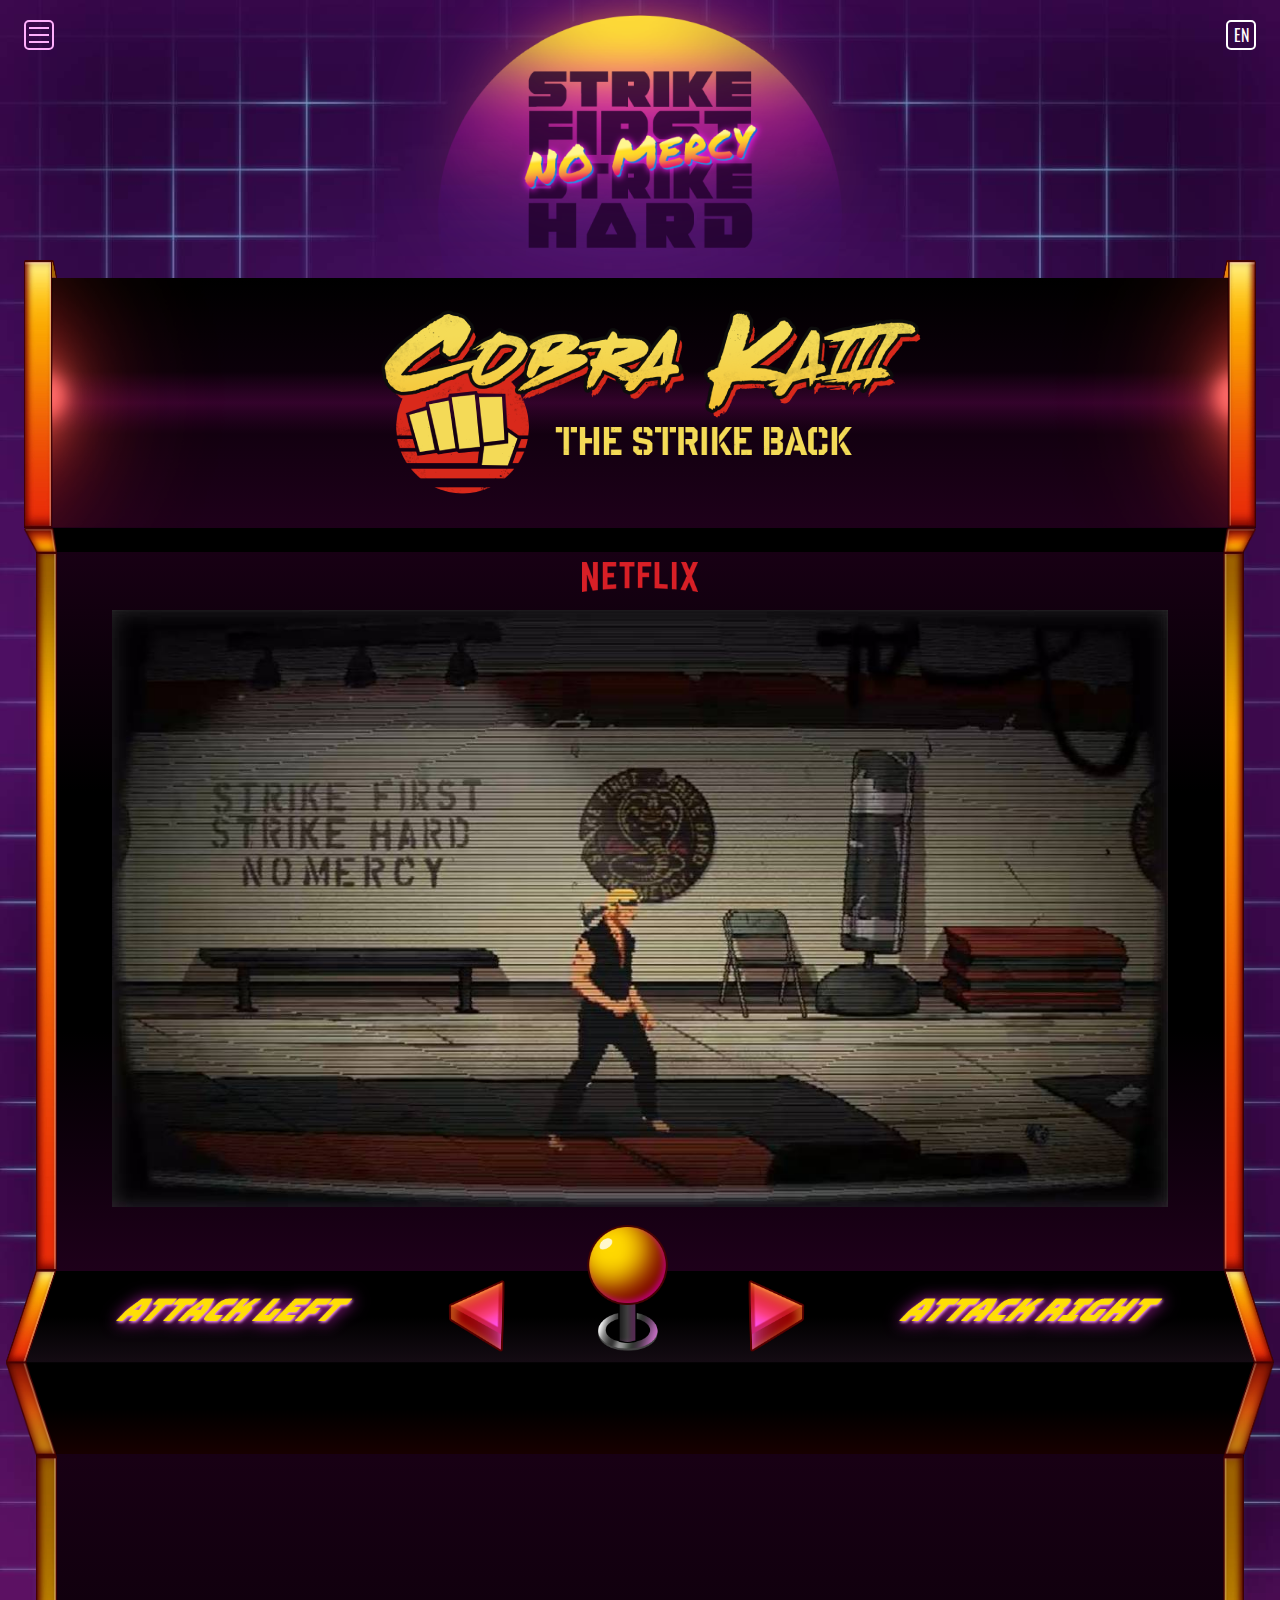
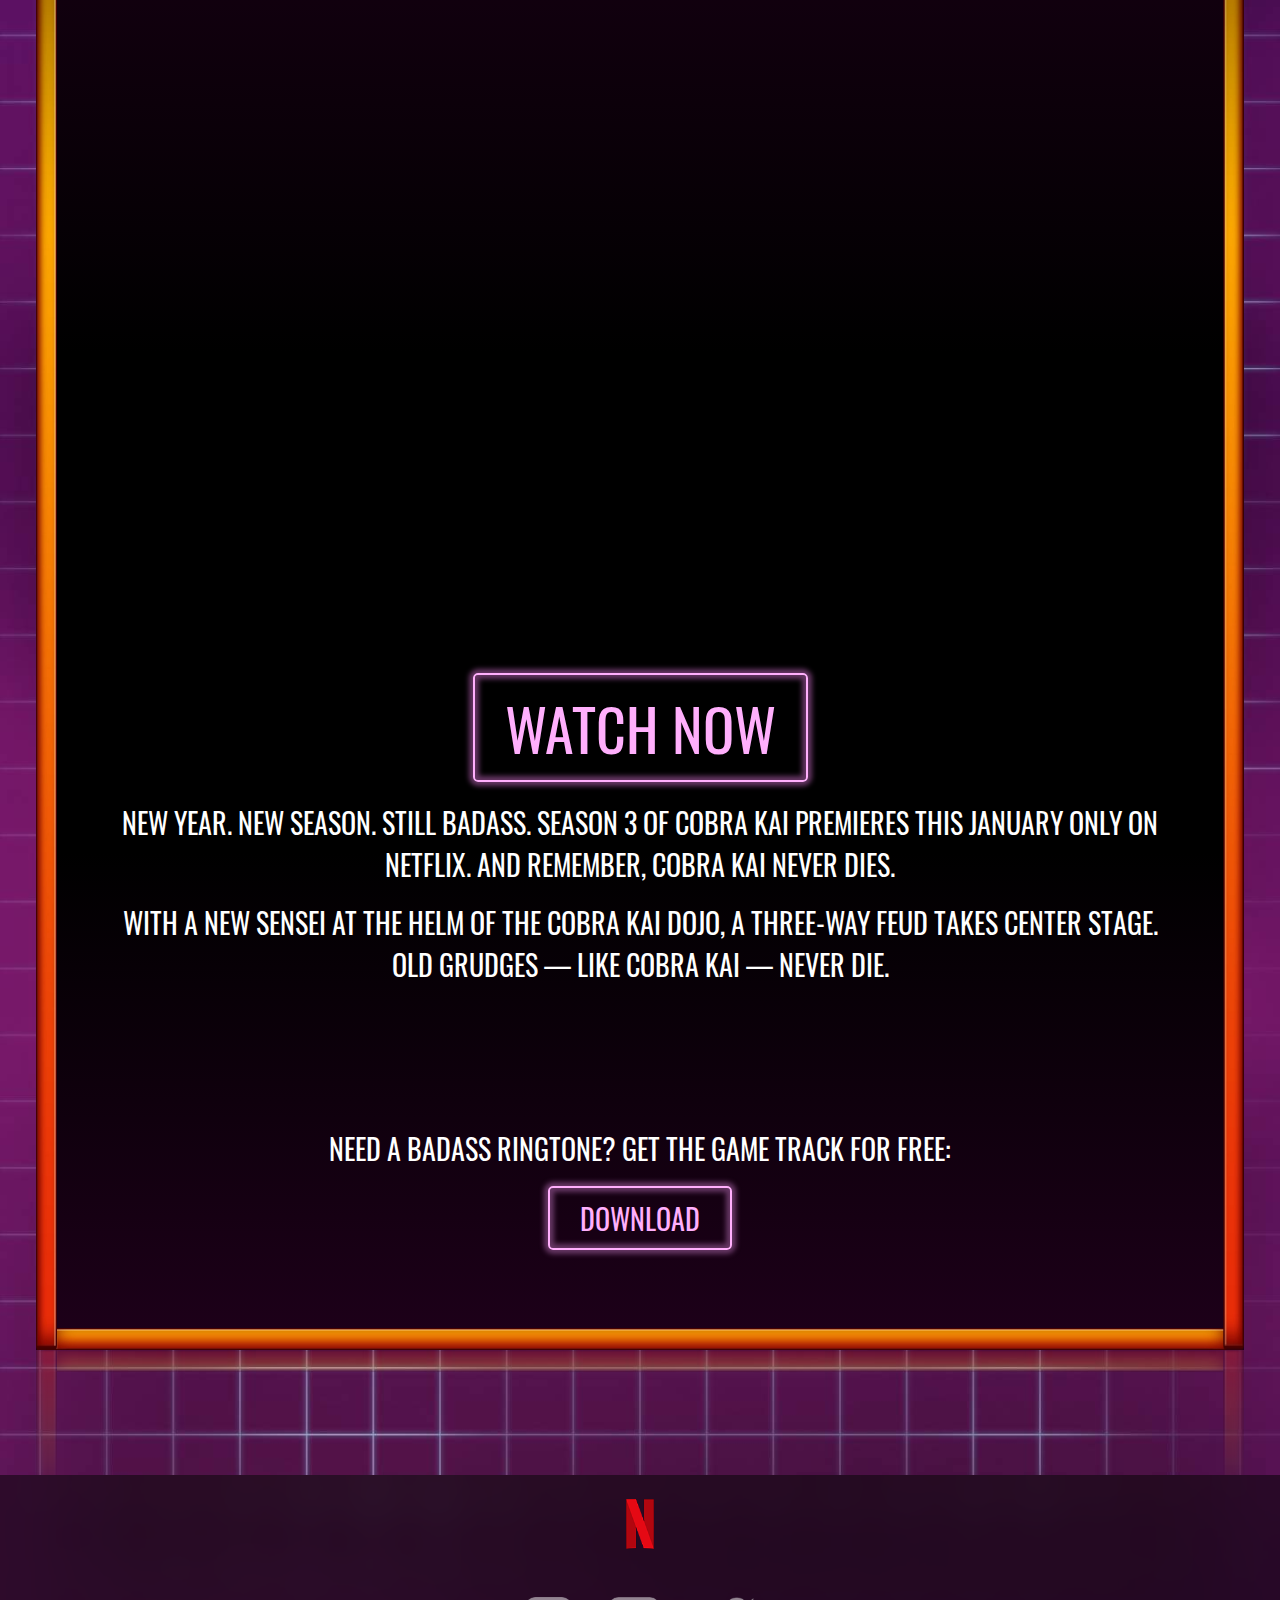
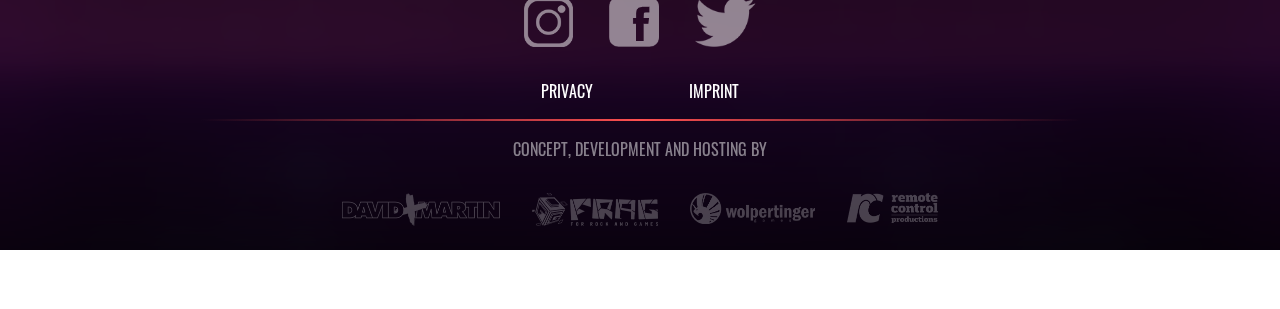
==== index.html @ c09f02ea "ringtone added + popup container style removed" ====
<!DOCTYPE html>
<html lang="en">
  <head>
    <title>Cobra Kai</title>
    <meta name="viewport" content="width=device-width, initial-scale=1.0" />
    <meta http-equiv="content-type" content="text/html; charset=utf-8" />

    <meta
      name="description"
      content="Put your description here. about cobra kai"
    />
    <link rel="stylesheet" href="./styles/bootstrap.min.css" />
    <link rel="stylesheet" href="style.css" />
    <link rel="stylesheet" href="TemplateData/style.css" />
    <script>
      const vw = Math.max(
        document.documentElement.clientWidth || 0,
        window.innerWidth || 0
      );
      const bgs = {
        xs: "./img/bg-600.jpg",
        sm: "./img/bg-800.jpg",
        md: "./img/bg-1000.jpg",
        lg: "./img/bg-1200.jpg",
        xlg: "./img/bg-1440.jpg",
        full: "./img/bg.jpg",
      };
      const bg_url =
        vw <= 600
          ? bgs.xs
          : vw <= 800
          ? bgs.sm
          : vw <= 1000
          ? bgs.md
          : vw <= 1200
          ? bgs.lg
          : vw <= 1440
          ? bgs.xlg
          : bgs.full;
      const noMercy = {
        md: "./img/moto-450.png",
        full: "./img/moto.png",
      };
      const moto_url = vw <= 991 ? noMercy.md : noMercy.full;
    </script>
  </head>
  <body>
    <script>
      document.body.style.backgroundImage = `url('${bg_url}')`;
    </script>
    <div class="menu-open" style="display: none">
      <div class="container-fluid px-4">
        <div style="position: relative">
          <div id="menu-button-close" class="btn-custom menu-icon close left">
            <div class="bar"></div>
            <div class="bar"></div>
            <div class="bar"></div>
          </div>
          <button
            onclick="loadLanguage(true)"
            disabled
            class="btn-custom menu-icon right lang"
          >
            EN
          </button>
          <ul class="menu-list">
            <li><a data-lang="play-game" href="#play-game">Play Game</a></li>
            <li>
              <a
                data-lang="watch-trailer"
                href="#watch-trailer"
                class="highlighted"
                >Watch Trailer</a
              >
            </li>
            <li>
              <a href="#" data-lang="privacy" onclick="overlay('privacy')"
                >Privacy</a
              >
            </li>
            <li>
              <a href="#" data-lang="imprint" onclick="overlay('imprint')"
                >Imprint</a
              >
            </li>
          </ul>
          <!-- <div class="langs">
            <a class="mx-2" onclick="loadLanguage('en')">English</a>
            <a class="mx-2" onclick="loadLanguage('de')">Deutsch</a>
          </div> -->
          <div class="logos">
            <a
              target="_blank"
              rel="noopener"
              href="https://www.instagram.com/netflix"
              name="insta"
              ><img src="./img/logo-insta.png" alt="insta"
            /></a>
            <a
              target="_blank"
              rel="noopener"
              href="https://www.facebook.com/Netflix"
              name="fb"
              ><img src="./img/logo-fb.png" alt="fb"
            /></a>
            <a
              target="_blank"
              rel="noopener"
              href="https://twitter.com/Netflix"
              name="twit"
              ><img src="./img/logo-twit.png" alt="twit"
            /></a>
            <a
              target="_blank"
              rel="noopener"
              href="https://www.netflix.com"
              name="netflix"
            >
              <img src="./img/netflix_logo_n.png" alt="netflix_logo_n" />
            </a>
          </div>
        </div>
      </div>
    </div>
    <div class="container-fluid px-4">
      <div style="position: relative">
        <div id="menu-button" class="btn-custom menu-icon left">
          <div class="bar"></div>
          <div class="bar"></div>
          <div class="bar"></div>
        </div>
        <button
          onclick="loadLanguage(true)"
          disabled
          class="btn-custom menu-icon right lang"
        >
          EN
        </button>
      </div>

      <div class="moto mx-auto">
        <img id="moto" alt="Strike First Strike Hard No Mercy" />
        <script>
          document.getElementById("moto").src = moto_url;
        </script>
      </div>

      <div class="bordered top">
        <div class="cborder left"></div>
        <div class="cborder right"></div>
        <div class="bulb left">
          <img src="./img/top-bulb.png" alt="top-bulb-left" />
        </div>
        <img class="logo" src="./img/cobra-new-2.png" alt="cobra" />
        <div class="bulb right">
          <img src="./img/top-bulb.png" alt="top-bulb-right" />
        </div>
      </div>

      <div class="bordered top-fol">
        <div class="cborder left"></div>
        <div class="cborder right"></div>
        <div class="background"></div>
      </div>

      <main id="play-game" class="bordered webgl">
        <div class="cborder left"></div>
        <div class="cborder right"></div>
        <div
          class="d-flex flex-row justify-content-center mx-auto logos responsive"
        >
          <!-- <div class="mx-3"><img src="./img/web-snake.png" alt="snake" /></div> -->
          <div class="mx-auto w-50">
            <img src="./img/web-netflix.png" alt="netflix" />
          </div>
          <!-- <div class="mx-2"><img src="./img/web-tree.png" alt="tree" /></div> -->
        </div>
        <div class="mt-2 mx-2 mx-sm-3 mx-md-4 mx-lg-5 mb-4">
          <img
            id="webgl-alt-img"
            src="./img/webgl.jpg"
            alt="webgl component comes here"
            style="width: 100%"
          />
          <div class="webgl-content">
            <div id="unityContainer"></div>
            <!-- <div class="footer">
              <div class="webgl-logo"></div>
              <div class="fullscreen" onclick="unityInstance.SetFullscreen(1)"></div>
              <div class="title">Cobra_kai</div>
            </div> -->
          </div>
        </div>
      </main>

      <div class="bordered ctrls">
        <div class="cborder left"></div>
        <div class="cborder right"></div>
        <div class="clipped-bg"></div>
        <div class="d-flex flex-row justify-content-center logos">
          <div class="mx-sm-2 mx-md-3 mx-lg-4 mx-xl-5">
            <img alt="att-left" id="att-left-t" src="./img/att-left.png" />
            <!-- <img
              alt="att-left"
              id="att-left-t-pressed"
              src="./img/att-left-pressed.png"
              style="display: none"
            /> -->
          </div>
          <div>
            <img
              alt="att-left"
              id="att-left-arr"
              src="./img/att-left-arr.png"
            />
            <img
              alt="att-left"
              id="att-left-arr-pressed"
              src="./img/att-left-arr-pressed.png"
              style="display: none"
            />
          </div>
          <div>
            <img
              alt="att-joystick-left"
              id="att-joystick-left"
              src="./img/att-joystick-left.png"
              style="margin-top: -30%; display: none"
            />
            <img
              alt="att-joystick-center"
              id="att-joystick-center"
              src="./img/att-joystick-center.png"
              style="margin-top: -30%"
            />
            <img
              alt="att-joystick-right"
              id="att-joystick-right"
              src="./img/att-joystick-right.png"
              style="margin-top: -30%; display: none"
            />
          </div>
          <div>
            <img
              alt="att-right"
              id="att-right-arr"
              src="./img/att-right-arr.png"
            />
            <img
              alt="att-right"
              id="att-right-arr-pressed"
              src="./img/att-right-arr-pressed.png"
              style="display: none"
            />
          </div>
          <div class="mx-sm-2 mx-md-3 mx-lg-4 mx-xl-5">
            <img alt="att-right" id="att-right-t" src="./img/att-right.png" />
            <!-- <img
              alt="att-right"
              id="att-right-t-pressed"
              src="./img/att-right-pressed.png"
              style="display: none"
            /> -->
          </div>
        </div>
      </div>

      <div class="bordered ctrls-fol">
        <div class="cborder left"></div>
        <div class="cborder right"></div>
        <div class="clipped-bg"></div>
      </div>

      <div id="watch-trailer" class="bordered webgl details">
        <div class="cborder left"></div>
        <div class="cborder right"></div>
        <div class="youtube-container">
          <iframe
            width="100%"
            height="400px"
            title="Cobra Kai: Season 3 | Official Trailer | Netflix"
            src="https://www.youtube.com/embed/LcDQqGJG8pA"
            frameborder="0"
            allow="accelerometer; autoplay; clipboard-write; encrypted-media; gyroscope; picture-in-picture"
            allowfullscreen
          ></iframe>
        </div>
        <div class="text-center">
          <a
            type="button"
            data-lang="watch-now"
            class="btn btn-outline-light btn-netflix"
            href="https://www.netflix.com/CobraKai"
            target="_blank"
            rel="noopener"
          >
            Watch now
          </a>
        </div>
        <div class="popup-container">
          <p data-lang="following-trailer-1">
            New year. New season. Still badass. Season 3 of Cobra Kai premieres
            this January only on Netflix. And remember, Cobra Kai Never Dies.
          </p>
          <p data-lang="following-trailer-3">
            With a new sensei at the helm of the Cobra Kai dojo, a three-way
            feud takes center stage. Old grudges — like Cobra Kai — never die.
          </p>
          <!-- <div class="content"></div> -->
          <br /><br /><br />
          <p data-lang="need-ringtone">Need a badass ringtone?</p>
          <div class="text-center">
            <a
              type="button"
              data-lang="download-ringtone"
              class="btn btn-outline-light btn-netflix btn-ringtone"
              href="https://kobrai-kai.s3.ap-south-1.amazonaws.com/ringtone/Cobra+Kai+Arcade+Ringtone.mp3"
              target="_blank"
              rel="noopener"
              style="font-size: inherit"
            >
              Download
            </a>
          </div>
        </div>
        <div class="cborderbutton"></div>
      </div>

      <div
        id="reflect-this"
        class="bordered webgl details"
        style="height: 150px; opacity: 0"
      >
        <div class="cborder left"></div>
        <div class="cborder right"></div>
        <div class="cborderbutton"></div>
      </div>
      <div id="reflect-here"></div>
    </div>
    <footer>
      <div id="footer" class="container-fluid">
        <div class="d-flex flex-column">
          <div class="m-4 text-center smaller">
            <a
              target="_blank"
              rel="noopener"
              href="https://www.netflix.com"
              name="netflix"
            >
              <img src="./img/netflix_logo_n.png" alt="netflix_logo_n" />
            </a>
          </div>
          <div class="m-4 text-center logos smaller" style="width: auto">
            <a
              target="_blank"
              rel="noopener"
              href="https://www.instagram.com/netflix"
              name="insta"
              class="m-3"
              ><img src="./img/logo-insta.png" alt="insta"
            /></a>
            <a
              target="_blank"
              rel="noopener"
              href="https://www.facebook.com/Netflix"
              name="fb"
              class="m-3"
              ><img src="./img/logo-fb.png" alt="fb"
            /></a>
            <a
              target="_blank"
              rel="noopener"
              href="https://twitter.com/Netflix"
              name="twit"
              class="m-3"
              ><img src="./img/logo-twit.png" alt="twit"
            /></a>
          </div>
          <div class="m-2 d-flex flex-row justify-content-center">
            <a
              name="privacy-policy"
              data-lang="privacy"
              onclick="overlay('privacy')"
              class="mx-5"
              >Privacy</a
            >
            <a
              name="imprint"
              data-lang="imprint"
              onclick="overlay('imprint')"
              class="mx-5"
              >Imprint</a
            >
          </div>
          <hr class="m-2 mx-auto" size />
          <div class="m-2 d-flex flex-row justify-content-center text-center">
            <span class="mx-5" data-lang="concept-by"
              >Concept, development and hosting by</span
            >
          </div>
          <div class="m-2 d-flex flex-row justify-content-center logos mx-auto">
            <a
              target="_blank"
              rel="noopener"
              href="https://www.davidundmartin.com/"
              name="david-martin"
              class="m-3"
              ><img
                src="./img/logo-company-david-martin.png"
                alt="david-martin"
            /></a>
            <a
              target="_blank"
              rel="noopener"
              href="https://frag-games.com/"
              name="frag-games"
              class="m-3"
              ><img src="./img/logo-company-frag-games.png" alt="frag-games"
            /></a>
            <a
              target="_blank"
              rel="noopener"
              href="https://www.wolpertingergames.com/"
              name="wolpertinger-games"
              class="m-3"
              ><img
                src="./img/logo-company-wolpertinger-games.png"
                alt="wolpertinger-games"
            /></a>
            <a
              href="http://www.r-control.de/"
              name="remote-control-productions"
              class="m-3"
              ><img
                src="./img/logo-company-remote-control-productions.png"
                alt="remote-control-productions"
            /></a>
          </div>
        </div>
      </div>
    </footer>

    <script src="https://ajax.googleapis.com/ajax/libs/jquery/3.5.1/jquery.min.js"></script>
    <script src="./js/html2canvas.js"></script>
    <script src="./js/myreflect.js"></script>
    <script type="text/javascript" src="./js/l10n.min.js"></script>
    <script type="text/javascript" src="./js/localizations.js"></script>
    <script src="./TemplateData/UnityProgress.js"></script>
    <script>
      $(document).ready(function () {
        $(".menu-icon.lang").prop("disabled", false);
        loadLanguage();
        setCtrlsfolHeight();
        setYoutubeVideoHeight();
        const element = $("#reflect-this");
        html2canvas(element, {
          onrendered: function (canvas) {
            $("#reflect-here").append(canvas);
            doReflect($("#reflect-here canvas")[0], {
              height: 1 / 3,
              opacity: 0.3,
            });
            element.hide();
          },
        });
        setupWebGL();

        startAnimation();
        setInterval(startAnimation, 2000);

        $("#menu-button").click(function (e) {
          e.stopPropagation();
          $(".menu-open").slideDown("fast");
        });
        $("#menu-button-close").click(function () {
          $(".menu-open").slideUp("fast");
        });
        $(".overlay").click(function (e) {
          e.stopPropagation();
          $(".overlay").hide();
          $("body").css("overflow", "auto");
        });
        $(document).on("click", function (event) {
          if (
            !event.target.classList.contains("menu-open") &&
            $(event.target).parents(".menu-open").length == 0
          ) {
            $(".menu-open").slideUp("fast");
          }
        });
      });
      $(window).resize(function () {
        setCtrlsfolHeight();
        setYoutubeVideoHeight();
      });

      function setCtrlsfolHeight() {
        const ctrlsDivHeight = $(".ctrls").height();
        $(".ctrls-fol").height(ctrlsDivHeight);
      }
      function setYoutubeVideoHeight() {
        const width = $(".youtube-container iframe").width();
        const ratio = 16 / 9;
        const height = width / ratio;
        $(".youtube-container iframe").height(height);
      }
      function setupWebGL() {
        $.getScript("Build/UnityLoader.js", function () {
          $("#webgl-alt-img").hide();
          const unityInstance = UnityLoader.instantiate(
            "unityContainer",
            "Build/C_B.json",
            { onProgress: UnityProgress }
          );
          setTimeout(function () {
            $("#unityContainer").css("background", "transparent");
          }, 3000);
        });
      }
      function overlay(overlay) {
        $("body").css("overflow", "hidden");
        $(`#overlay-${overlay}`).show();
      }
    </script>
    <div id="overlay-privacy" class="overlay">
      <div>
        <p data-lang="overlay-privacy-welcome">
          Welcome to Cobra Kai - TheStrikeBack (www.thestrikeback.com)
          (“Experience”)! This Privacy and Terms document (“Terms”) explains our
          privacy practices and terms for this Experience.
        </p>
        <p data-lang="overlay-privacy-age">
          You must be at least 16 years of age to interact with this Experience.
          The Experience, its contents, and its services (the “Experiences”) are
          for entertainment purposes only. This Experience is brought to you by
          Netflix International B.V. For questions about our privacy practices,
          this Experience, or these Terms, please contact us by email at
          experience@netflix.com . Please include the name of the Experience if
          you contact us.
        </p>
        <p style="font-style: italic" data-lang="overlay-privacy-collection">
          Collection and Use of Information
        </p>
        <p data-lang="overlay-privacy-collection-1">
          This Experience does not require registration.
        </p>
        <p data-lang="overlay-privacy-collection-2">
          When you interact with us, certain information might be collected
          automatically. Examples of information include: the type of computer
          operating system, device and software characteristics (such as type
          and configuration), referral URLs, IP address (which may tell us your
          general location), statistics on page views or interactions with
          activities, and browser and standard web server log information. This
          information is collected using technologies such as cookies, pixel
          tags, and web beacons. We use this information for the support of
          internal operations, such as to conduct research and analysis to
          address the performance of our Experience, and to generate aggregated
          or de-identified reporting for our use.
        </p>
        <p data-lang="overlay-privacy-collection-3">
          This Experience might use cookies to support the performance of our
          Experience and to remember choices you have made, such as preferred
          language. You can modify your browser settings to control whether your
          computer or other device accepts or declines cookies. If you choose to
          decline cookies you may not be able to use certain interactive
          features of this Experience or certain of its Experiences. You can
          delete cookies from your browser; however, that means that any
          settings or preferences managed by those cookies will also be deleted
          and you may need to recreate them. Depending on your mobile device,
          you may not be able to control tracking technologies through settings.
          The emails we send might include a web beacon or similar technology
          that lets us know if you received or opened the email and whether you
          clicked on any of the links in the email.
        </p>
        <p data-lang="overlay-privacy-collection-4">
          This Experience might use Google Analytics, a web analytics service
          offered by Google. Google Analytics assists us in gathering analytics
          and statistical data in connection with the Experience. On our behalf
          Google processes this information to analyze the usage of the
          Experience, create reports on the Experience activities, and provide
          other services related to Experience and internet usage for us. If you
          have any questions or concerns with regard to Google Analytics’
          privacy practices, you can review their privacy policy at
          https://policies.google.com/privacy?hl=en.
        </p>
        <p data-lang="overlay-privacy-collection-5">
          The Experience might give you the option to share information by
          email, social or other sharing applications, using the clients and
          applications on your smart device. Social plugins (including those
          offered by Facebook, Twitter, Instagram, and Pinterest) allow you to
          share information on those platforms. Social plugins and social
          applications are operated by the social network themselves and are
          subject to their terms of use and privacy policies.
        </p>
        <p style="font-style: italic" data-lang="overlay-privacy-disclosure">
          Disclosure of Information
        </p>
        <p data-lang="overlay-privacy-disclosure-1">
          We may disclose your information for certain purposes and to third
          parties, as described below:
        </p>
        <ul>
          <li data-lang="overlay-privacy-disclosure-1a">
            The Netflix family of companies: We may share your information among
            the Netflix family of companies
            (https://help.netflix.com/support/2101) as needed for data
            processing and storage, providing customer support, content
            development, and for other purposes described in the Use of
            Information Section of this document.
          </li>
          <li data-lang="overlay-privacy-disclosure-1b">
            We may use other companies, agents or contractors ("Service
            Providers") to perform services on our behalf or to help us to
            provide this Experience to you. For example, we may use Service
            Providers to provide infrastructure and IT services (like hosting
            the Experience). We do not authorize Service Providers to use
            information except in connection with providing their services,
            subject to the following safety issues. We and our Service Providers
            may disclose and otherwise use information where we or they
            reasonably believe such disclosure is needed to (a) satisfy any
            applicable law, regulation, legal process, or governmental request,
            (b) enforce these Terms, including investigation of potential
            violations thereof, (c) detect, prevent, or otherwise address
            illegal or suspected illegal activities, security or technical
            issues, or (d) protect against harm to the rights, property or
            safety of Netflix, our content partners, users or the public, as
            required or permitted by law.
          </li>
        </ul>
        <p data-lang="overlay-privacy-disclosure-2">
          We use reasonable administrative, logical, physical and managerial
          measures to safeguard your information against loss, theft and
          unauthorized access, use and modification. We may retain information
          as required or permitted by applicable laws and regulations, including
          to fulfill the purposes described in these Terms.
        </p>
        <p data-lang="overlay-privacy-disclosure-3">
          If, in the course of sharing information, we transfer personal
          information to countries outside of the European Economic Area and
          other regions with comprehensive data protection laws, we will ensure
          that the information is transferred in accordance with these Terms and
          as permitted by the applicable laws on data protection.
        </p>
        <p data-lang="overlay-privacy-disclosure-4">
          For residents of the EEA: You have the right to complain to a data
          protection authority about our collection and use of your personal
          information. Our main establishment within the European Union is in
          the Netherlands.
        </p>

        <p style="font-style: italic" data-lang="overlay-privacy-intended">
          Intended use of the Experience
        </p>
        <p data-lang="overlay-privacy-intended-1">
          This Experience and any related content or activities are for your
          personal and non-commercial use only. During your use of the
          Experience, we grant you a limited, non-exclusive, non-transferable,
          license to access the Experience content and activities. Except for
          the foregoing limited license, no right, title or interest shall be
          transferred to you. You agree not to use the Experience for public
          performances. You are responsible for all Internet access charges.
        </p>
        <p data-lang="overlay-privacy-intended-2">
          You agree not to archive, download (other than through caching
          necessary for personal use), reproduce, distribute, modify, display,
          perform, publish, license, create derivative works from, offer for
          sale, or use content and information contained on or obtained from or
          through the Experience without express written permission from Netflix
          and its licensors. You also agree not to: circumvent, remove, alter,
          deactivate, degrade or thwart any of the content protections in the
          Experience; use any robot, spider, scraper or other automated means to
          access the Experience; decompile, reverse engineer or disassemble any
          software or other products or processes accessible through the
          Experience; insert any code or product or manipulate the content of
          the Experience in any way; or, use any data mining, data gathering or
          extraction method. In addition, you agree not to upload, post, email
          or otherwise send or transmit any material designed to interrupt,
          destroy or limit the functionality of any computer software or
          hardware or telecommunications equipment associated with the
          Experience, including any software viruses or any other computer code,
          files or programs.
        </p>
        <p data-lang="overlay-privacy-intended-3">
          The Experience, including all content provided on the Experience, is
          protected by copyright, trade secret or other intellectual property
          laws and treaties. Netflix is a registered trademark of Netflix, Inc.
          If you believe your work has been reproduced or distributed in a way
          that constitutes a copyright infringement or are aware of any
          infringing material available through the Experience, please notify us
          by completing the Copyright Infringement Claims form
          (www.netflix.com/copyrights).
        </p>
        <p data-lang="overlay-privacy-intended-4">
          By using, visiting, or browsing to the Experience, you accept and
          agree to these Terms. If you do not accept these Terms and/or any
          updates to these Terms, please do not use this Experience.
        </p>
      </div>
    </div>
    <div id="overlay-imprint" class="overlay">
      <div>
        <p data-lang="overlay-imprint-service-offered">
          Cobra Kai – TheStrikeBack and this website are a service offered and
          published by
        </p>
        <p>
          <b data-lang="overlay-imprint-david-martin">davidmartin GmbH</b><br />
          <span data-lang="overlay-imprint-david-martin-1">Tal 26</span><br />
          <span data-lang="overlay-imprint-david-martin-2">80331 Munich</span
          ><br />
          <span data-lang="overlay-imprint-david-martin-3">Germany</span><br />
        </p>

        <p>
          <span data-lang="overlay-imprint-authorized">
            Authorized representatives: David Stephan & Martin Eggert
          </span>
          <span data-lang="overlay-imprint-authorized-1">
            Responsible for website content corresponding to §55 Abs. 2 RStV:
            David Stephan & Martin Eggert </span
          ><br />
          <span data-lang="overlay-imprint-authorized-2">
            Trade Register Number: HRB 219269 </span
          ><br />
          <span data-lang="overlay-imprint-authorized-3">
            VAT-ID: DE 300 83 72 80 </span
          ><br />
          <span data-lang="overlay-imprint-authorized-4">
            Court of Registry: District Court of Munich </span
          ><br />
        </p>

        <p data-lang="overlay-imprint-behalf-netflix">
          The service is offered on behalf of Netflix (www.netflix.com). The
          service, including all content provided with it, is protected by
          copyright, trade secret or other intellectual property laws and
          treaties. Netflix is a registered trademark of Netflix, Inc. If you
          believe your work has been reproduced or distributed in a way that
          constitutes a copyright infringement or are aware of any infringing
          material available through the Experience, please notify us by
          completing the Copyright Infringement Claims form
          (www.netflix.com/copyrights).
        </p>
        <p data-lang="overlay-imprint-developed-by">
          The website and game are developed and hosted by FRAG Games
          (www.frag-games.com) and Wolpertinger Games
          (www.wolpertingergames.com), members of the Remote Control Family
          (www.r-control.de).
        </p>
        <p data-lang="overlay-imprint-copyrights">
          © 2020 Netflix, david+martin, FRAG Games, Wolpertinger Games
        </p>
      </div>
    </div>
  </body>
</html>
---- style.css ----
/*@font-face {
  font-family: "GiantBackground";
  src: url("./fonts/giant-background/giant-background.otf") format("opentype");
}*/
@font-face {
  font-family: "Oswald";
  src: url("./fonts/oswald/Oswald-VariableFont_wght.ttf") format("opentype");
}
body {
  /*font-family: GiantBackground;*/
  font-family: Oswald;
  text-transform: uppercase;
  background-size: 100%;
  color: white;
}
.container-fluid {
  max-width: 1920px;
}
.overlay {
  position: fixed;
  display: none;
  width: 100%;
  height: 100%;
  top: 0;
  left: 0;
  right: 0;
  bottom: 0;
  padding: 4% 7%;
  background-color: rgba(0, 0, 0, 0.85);
  text-transform: none;
  z-index: 30;
  cursor: pointer;
}
.overlay > div {
  max-height: 100%;
  overflow-y: auto;
}

a {
  color: white;
  text-decoration: none;
  opacity: 0.5;
  cursor: pointer;
}
a:hover,
a:active {
  /*color: white;*/
  color: #ffaffc;
  text-shadow: 0px 0px 5px #663664;
  text-shadow: 0px 0px 5px #ffaffc;
  opacity: 1;
}
/*
a.highlighted {
  color: #ffaffc;
  text-shadow: 0px 0px 5px #663664;
  opacity: 1;
}
a.highlighted:hover,
a.highlighted:active {
  text-shadow: 0px 0px 5px #ffaffc;
}
*/
.moto {
  width: 60%;
  max-width: 600px;
}
.moto img {
  width: 100%;
}

.bordered {
  width: 100%;
  position: relative;
  padding: 0 28px;
}
.bordered .cborder {
  width: 28px;
  bottom: 0;
  position: absolute;
  background-size: 100% 100%;
}
.bordered .cborder.left,
.bordered .cborder.right {
  height: 100%;
  z-index: 10;
}
.bordered .cborder.left {
  left: 0;
}
.bordered .cborder.right {
  right: 0;
}

.bordered.top {
  background: linear-gradient(0deg, #1e001a 0%, rgba(0, 0, 0, 0) 100%),
    linear-gradient(
      transparent,
      transparent,
      transparent,
      transparent,
      rgb(120, 8, 99, 0.6),
      transparent,
      transparent,
      transparent,
      transparent
    ),
    black;
  /*height: 150px;*/
}
.bordered.top .cborder {
  height: 107%;
  z-index: auto;
}
.bordered.top .cborder.left {
  background-image: url("./img/btl.webp");
}
.bordered.top .cborder.right {
  background-image: url("./img/btr.webp");
}
.bordered.top .cborder.left::before,
.bordered.top .cborder.right::before {
  position: absolute;
  width: 100%;
  z-index: -1;
  height: 20px;
  content: " ";
  background-size: 100% 100%;
}
.bordered.top .cborder.left::before {
  right: -5px;
  background-image: url(./img/btlback.webp);
}
.bordered.top .cborder.right::before {
  left: -5px;
  background-image: url(./img/btrback.webp);
}
.bordered.top .bulb {
  height: 100%;
  position: absolute;
  top: 0;
}
.bordered.top .bulb img {
  height: 100%;
}
.bordered.top .bulb.left {
  left: 28px;
}
.bordered.top .bulb.right {
  right: 28px;
}
.bordered.top .bulb.right img {
  transform: scaleX(-1);
}
.bordered.top .logo {
  display: block;
  margin: 0 auto;
  height: auto;
  max-width: 100%;
}

.bordered.top-fol {
  height: 25px;
}
.bordered.top-fol .cborder.left,
.bordered.top-fol .cborder.right {
  width: 33px;
}
.bordered.top-fol .cborder.left {
  background-image: url("./img/btlfol.webp");
}
.bordered.top-fol .cborder.right {
  background-image: url("./img/btrfol.webp");
}
.bordered.top-fol .background {
  height: 100%;
  background: black;
  width: calc(100% + 4px);
  margin-left: -2px;
}

.bordered.webgl {
  width: auto;
  /*height: 400px;*/
  margin: -1px 12px 0;
  padding-bottom: 40px;
  background: linear-gradient(
      180deg,
      #180014 0%,
      transparent,
      transparent,
      transparent
    ),
    /*linear-gradient(transparent, rgb(158, 127, 150, 0.1), transparent),*/
      linear-gradient(0deg, #1e001a 0%, transparent, transparent, transparent),
    black;
}
.bordered.webgl .cborder {
  width: 21px;
}
.bordered.webgl .cborder.left {
  background-image: url("./img/bwebl.webp");
}
.bordered.webgl .cborder.right {
  background-image: url("./img/bwebr.webp");
}
.bordered .logos {
  padding: 10px 0;
}
.bordered .logos img {
  width: 100%;
}

.youtube-container {
  padding: 80px 60px;
  padding: 10% 5%;
}

.bordered.ctrls {
  width: auto;
  /*height: 90px;*/
  margin: -1px -18px 0;
  padding: 0 10px;
}
.bordered.ctrls .clipped-bg {
  z-index: -10;
  height: 100%;
  width: 100%;
  top: 0;
  left: 0;
  position: absolute;
  padding: 10px 0px;
  background: linear-gradient(
      0deg,
      rgba(67, 38, 64, 0.3) 0%,
      transparent,
      transparent
    ),
    black;
  /*clip-path: polygon(3% 0, 97% 0, 100% 100%, 0 100%);*/
  clip-path: polygon(35px 0, calc(100% - 35px) 0, 100% 100%, 0 100%);
}
.bordered.ctrls .cborder {
  width: 50px;
}
.bordered.ctrls .cborder.left {
  background-image: url("./img/bctrlsl.webp");
}
.bordered.ctrls .cborder.right {
  background-image: url("./img/bctrlsr.webp");
}
.bordered.ctrls .logos {
  margin: 0 35px;
  /*padding: 10px 0;*/
}
.bordered.ctrls .logos img[id^="att-left-arr"],
.bordered.ctrls .logos img[id^="att-right-arr"] {
  /*width: 100%;*/
  margin: -20px auto;
}

.bordered.ctrls-fol {
  width: auto;
  height: 90px;
  margin: -1px -18px 0;
  padding: 0 10px;
}
.bordered.ctrls-fol .clipped-bg {
  height: 100%;
  background: linear-gradient(
      0deg,
      rgba(78, 0, 0, 0.3) 0%,
      transparent,
      transparent
    ),
    black;
  clip-path: polygon(0 0, 100% 0, 97% 100%, 3% 100%);
  clip-path: polygon(0 0, 100% 0, calc(100% - 35px) 100%, 35px 100%);
}
.bordered.ctrls-fol .cborder {
  width: 50px;
}
.bordered.ctrls-fol .cborder.left {
  background-image: url("./img/bctrlslfol.webp");
}
.bordered.ctrls-fol .cborder.right {
  background-image: url("./img/bctrlsrfol.webp");
}

.btn-custom {
  color: #ffaffc;
  border: 2px solid #ffaffc;
  border-radius: 5px;
  /*box-shadow: 0px 0px 5px 4px #663664 inset, 0px 0px 5px 4px #663664;*/
}
.btn-custom:hover,
.btn-custom:active {
  cursor: pointer;
  /*box-shadow: 0px 0px 5px 4px #ff87fb;*/
  border-color: #ff87fb;
  background-color: #ffaffc;
  color: black;
}
.btn-custom:hover .bar,
.btn-custom:active .bar {
  background-color: black;
}

.menu-icon {
  width: 30px;
  height: 30px;
  padding: 0 3px;
  position: absolute;
  top: 20px;
  background-color: transparent;
}
.menu-icon.left {
  left: 0;
}
.menu-icon.right {
  right: 0;
}
.menu-icon.lang {
  /*padding-top: 3px;*/
  border-color: white;
  box-shadow: none;
  color: white;
  text-transform: uppercase;
}
.menu-icon.lang:hover,
.menu-icon.lang:active {
  background-color: white;
  color: black;
}
.menu-icon .bar {
  width: 100%;
  height: 2px;
  background-color: #ffaffc;
  margin: 25% 0;
}

.btn-custom.close {
  border-color: red;
  box-shadow: none;
}
.btn-custom.close:hover,
.btn-custom.close:active {
  /*box-shadow: 0px 0px 5px 2px #cc0000;*/
  border-color: red;
  background-color: red;
}

.menu-icon.close .bar {
  background-color: red;
}
.menu-icon.close:hover .bar,
.menu-icon.close:active .bar {
  background-color: black;
}
.menu-icon.close .bar:first-child {
  -webkit-transform: rotate(-45deg) translate(-5px, 5px);
  transform: rotate(-45deg) translate(-5px, 5px);
}
.menu-icon.close .bar:nth-child(2) {
  opacity: 0;
}
.menu-icon.close .bar:last-child {
  -webkit-transform: rotate(45deg) translate(-5px, -5px);
  transform: rotate(45deg) translate(-5px, -5px);
}
.menu-open {
  -webkit-backdrop-filter: blur(20px);
  backdrop-filter: blur(20px);
  background-color: rgba(0, 0, 0, 0.5);
  /*height: 300px;*/
  width: 100%;
  position: absolute;
  z-index: 30;
}
.menu-open .langs {
  position: absolute;
  top: 20px;
  right: 40px;
}
.menu-open ul.menu-list {
  list-style-type: none;
  padding-left: 3rem;
  padding-top: 3rem;
  margin-bottom: 0.5rem;
}
.menu-open ul.menu-list li {
  margin: 5px 0;
}
.menu-open .logos {
  height: 20px;
  text-align: center;
  margin: 0px 0 15px;
}
.menu-open .logos img {
  height: 100%;
  width: auto;
  margin: 0 5px;
}

.btn-netflix {
  color: #ffaffc;
  opacity: 1;
  background-color: transparent;
  border: 2px solid #ffaffc;
  border-radius: 5px;
  box-shadow: 0px 0px 5px 4px #663664 inset, 0px 0px 5px 4px #663664;
  font-size: 42px;
  font-weight: 400;
  padding: 6px 15px 4px;
  /*padding: 2px 7px;*/
}
.btn-netflix:hover,
.btn-netflix:active {
  box-shadow: 0px 0px 5px 4px #ff87fb inset, 0px 0px 5px 4px #663664;
  background-color: #ff87fb;
  border-color: #ff87fb;
}

.popup-container {
  position: relative;
  /*height: 200px;*/
  margin: 20px 20px 60px;
  font-size: 12px;
  z-index: 20;
  color: #ffffff;
  font-weight: 400;
  text-align: center;
}
.popup-container .content {
  padding: 20px;
  width: 100%;
  position: absolute;
  -webkit-backdrop-filter: blur(20px);
  backdrop-filter: blur(20px);
  background-color: rgba(0, 0, 0, 0.5);
  text-align: justify;
}
.popup-container .content p {
  margin-bottom: 1.5rem;
}

.bordered.details .cborderbutton {
  width: calc(100% - 34px);
  left: 17px;
  bottom: 0;
  height: 22px;
  position: absolute;
  background-size: 100% 100%;
  background-image: url("./img/bbottom.webp");
}

.reflection {
  -webkit-transform: scaleY(-1);
  -moz-transform: scaleY(-1);
  -o-transform: scaleY(-1);
  -ms-transform: scaleY(-1);
  transform: scaleY(-1);
}

#reflect-here {
  margin: 0 12px -30px;
}
#reflect-here canvas {
  width: 100%;
}

footer {
  /*margin-top: 400px;*/
  /*height: 400px;*/
  -webkit-backdrop-filter: blur(20px);
  backdrop-filter: blur(20px);
  background-color: rgba(0, 0, 0, 0.5);
  background-image: linear-gradient(
    0deg,
    rgba(0, 0, 0, 0.6),
    transparent,
    transparent
  );
}

.logos.responsive {
  max-width: 50%;
}
footer .logos {
  width: 100%;
}
footer .logos img {
  opacity: 0.5;
  width: 100%;
}
footer .logos img:hover {
  opacity: 1;
}
footer .smaller {
  height: 50px;
}
footer .smaller img {
  height: 100%;
  width: auto;
}
footer a,
footer span {
  opacity: 1;
  color: white;
  text-decoration: none;
}
footer span {
  opacity: 0.5;
}
footer a:hover {
  color: white;
  text-decoration: underline;
}
footer hr {
  opacity: 1;
  width: 70%;
  height: 2px;
  /*color: #ff7e7e;*/
  /*box-shadow: 0px 0px 5px #ff0000;*/
  color: transparent;
  background-image: linear-gradient(
    90deg,
    rgba(229, 9, 19, 0),
    #ff5050,
    rgba(229, 9, 19, 0)
  );
}

@media (min-width: 490px) {
  .popup-container {
    margin: 20px 20px 40px;
  }
}
@media (min-width: 530px) {
  .popup-container {
    margin: 20px 20px;
  }
}
@media (min-width: 576px) {
  .menu-open a {
    font-size: 14px;
  }
  .menu-open .logos {
    float: right;
    text-align: unset;
    height: 15px;
    margin: -30px 0 5px;
  }
  .btn-netflix {
    font-size: 42px;
    padding: 6px 20px 4px;
    /*padding: 0px 8px;*/
  }
  .popup-container {
    font-size: 14px;
  }
  footer .logos {
    width: 80%;
  }
}
@media (min-width: 768px) {
  .menu-open a {
    font-size: 16px;
  }
  .menu-open .logos {
    height: 20px;
    margin: -35px 0 10px;
    margin: -33px 0 0;
  }
  .btn-netflix {
    font-size: 46px;
    padding: 8px 20px 6px;
    /*padding: 0px 9px;*/
  }
  .popup-container {
    font-size: 18px;
    margin: 20px 40px;
  }
  .logos.responsive {
    max-width: 40%;
  }
  footer .logos {
    width: 70%;
  }
}
@media (min-width: 992px) {
  .bordered.top .logo {
    max-width: 80%;
  }
  .menu-open a {
    font-size: 20px;
  }
  .menu-open .logos {
    height: 30px;
    margin: -40px 0 15px;
    margin: -44px 0 0;
  }
  .btn-netflix {
    font-size: 52px;
    padding: 8px 25px 6px;
    /*padding: 0px 10px;*/
  }
  .popup-container {
    font-size: 22px;
    margin: 20px 40px 40px;
  }
  .popup-container .content {
    padding: 40px;
  }
  .logos.responsive {
    max-width: 30%;
  }
  footer .logos {
    width: 50%;
  }
}
@media (min-width: 1200px) {
  .menu-open a {
    font-size: 26px;
  }
  .menu-open .logos {
    height: 40px;
    margin: -50px 0 15px;
    margin: -55px 0 10px;
  }
  .btn-netflix {
    font-size: 58px;
    padding: 10px 30px 8px;
    /*padding: 0px 11px;*/
  }
  .popup-container {
    font-size: 28px;
    margin: 20px 40px 60px;
  }
  .popup-container .content {
    padding: 60px;
  }
  .logos.responsive {
    max-width: 20%;
  }
}
@media (min-width: 1400px) {
  .menu-open a {
    font-size: 32px;
  }
  .menu-open .logos {
    height: 50px;
    margin: -70px 0 30px;
    margin: -67px 0 0;
  }
  .btn-netflix {
    font-size: 56px;
    padding: 12px 40px 10px;
    /*padding: 0px 12px;*/
  }
  .popup-container {
    font-size: 34px;
    margin: 40px 40px 80px;
  }
  .popup-container .content {
    padding: 80px;
  }
}
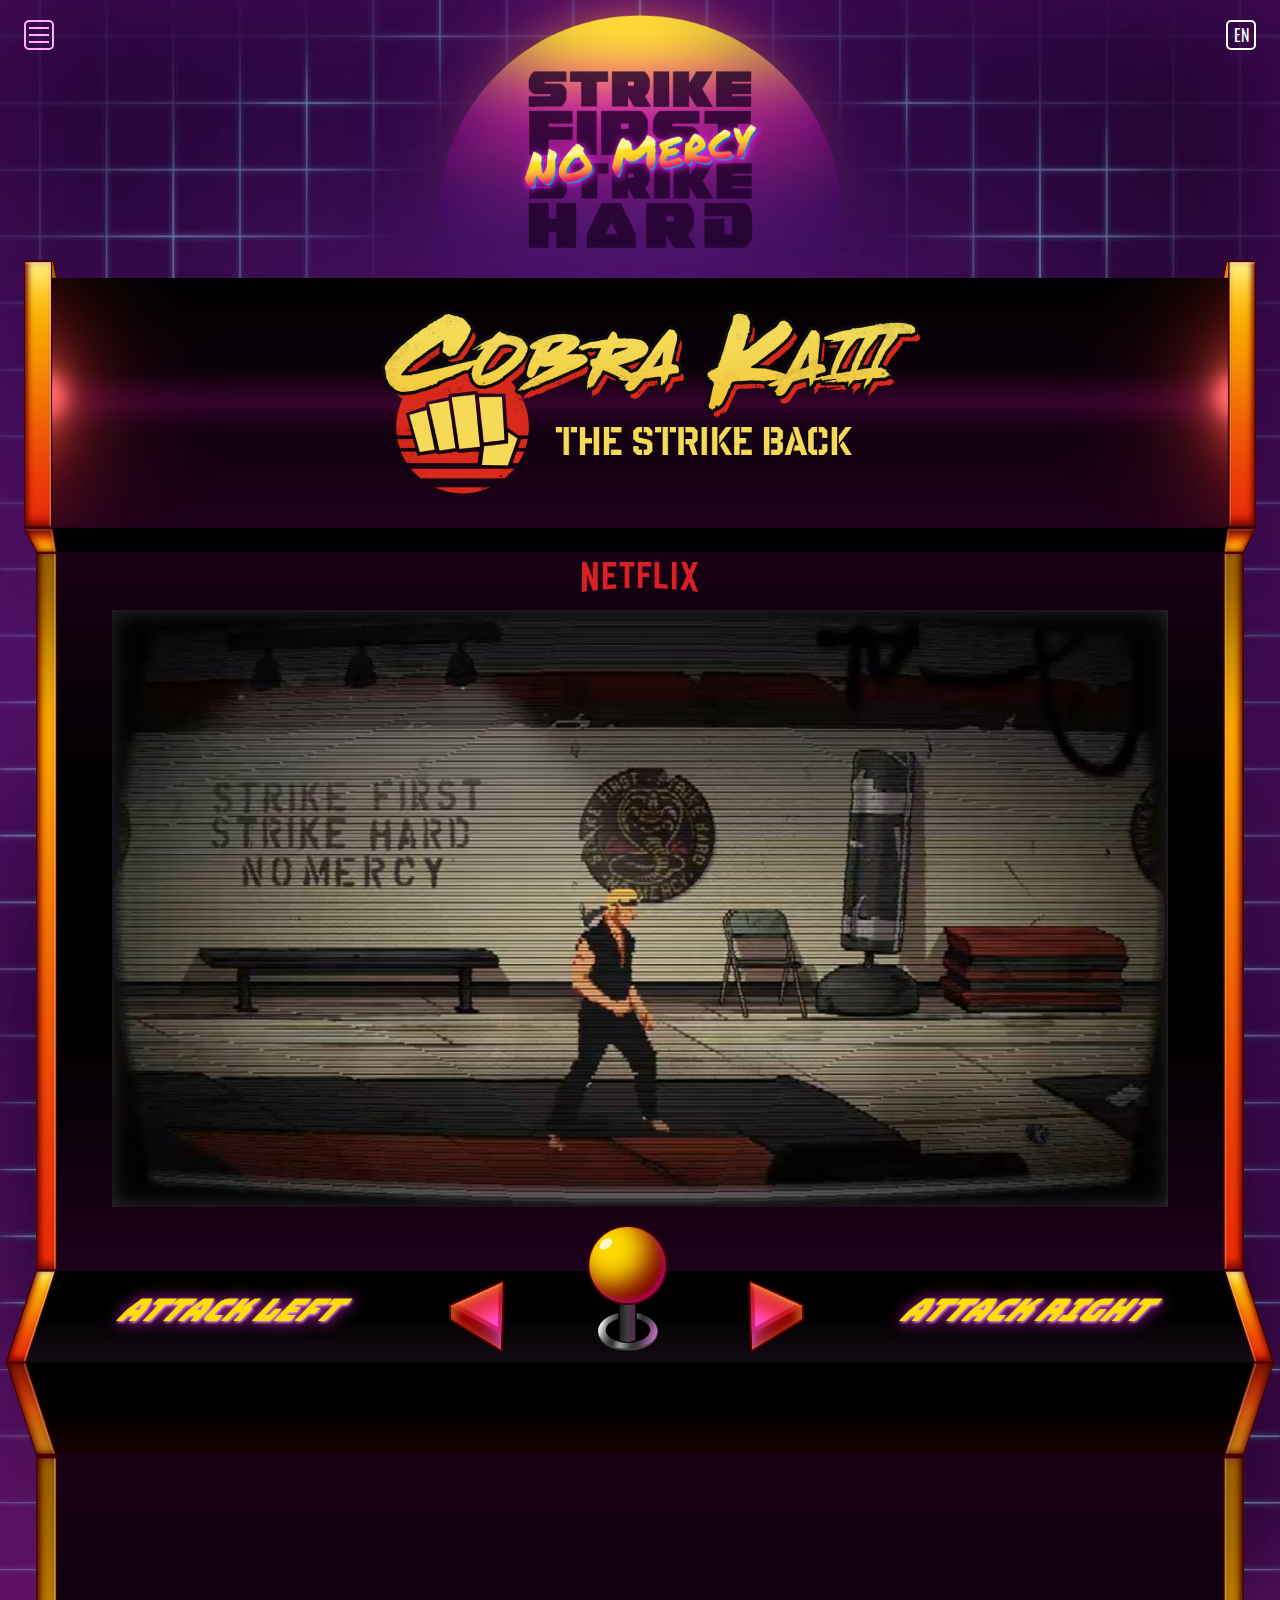
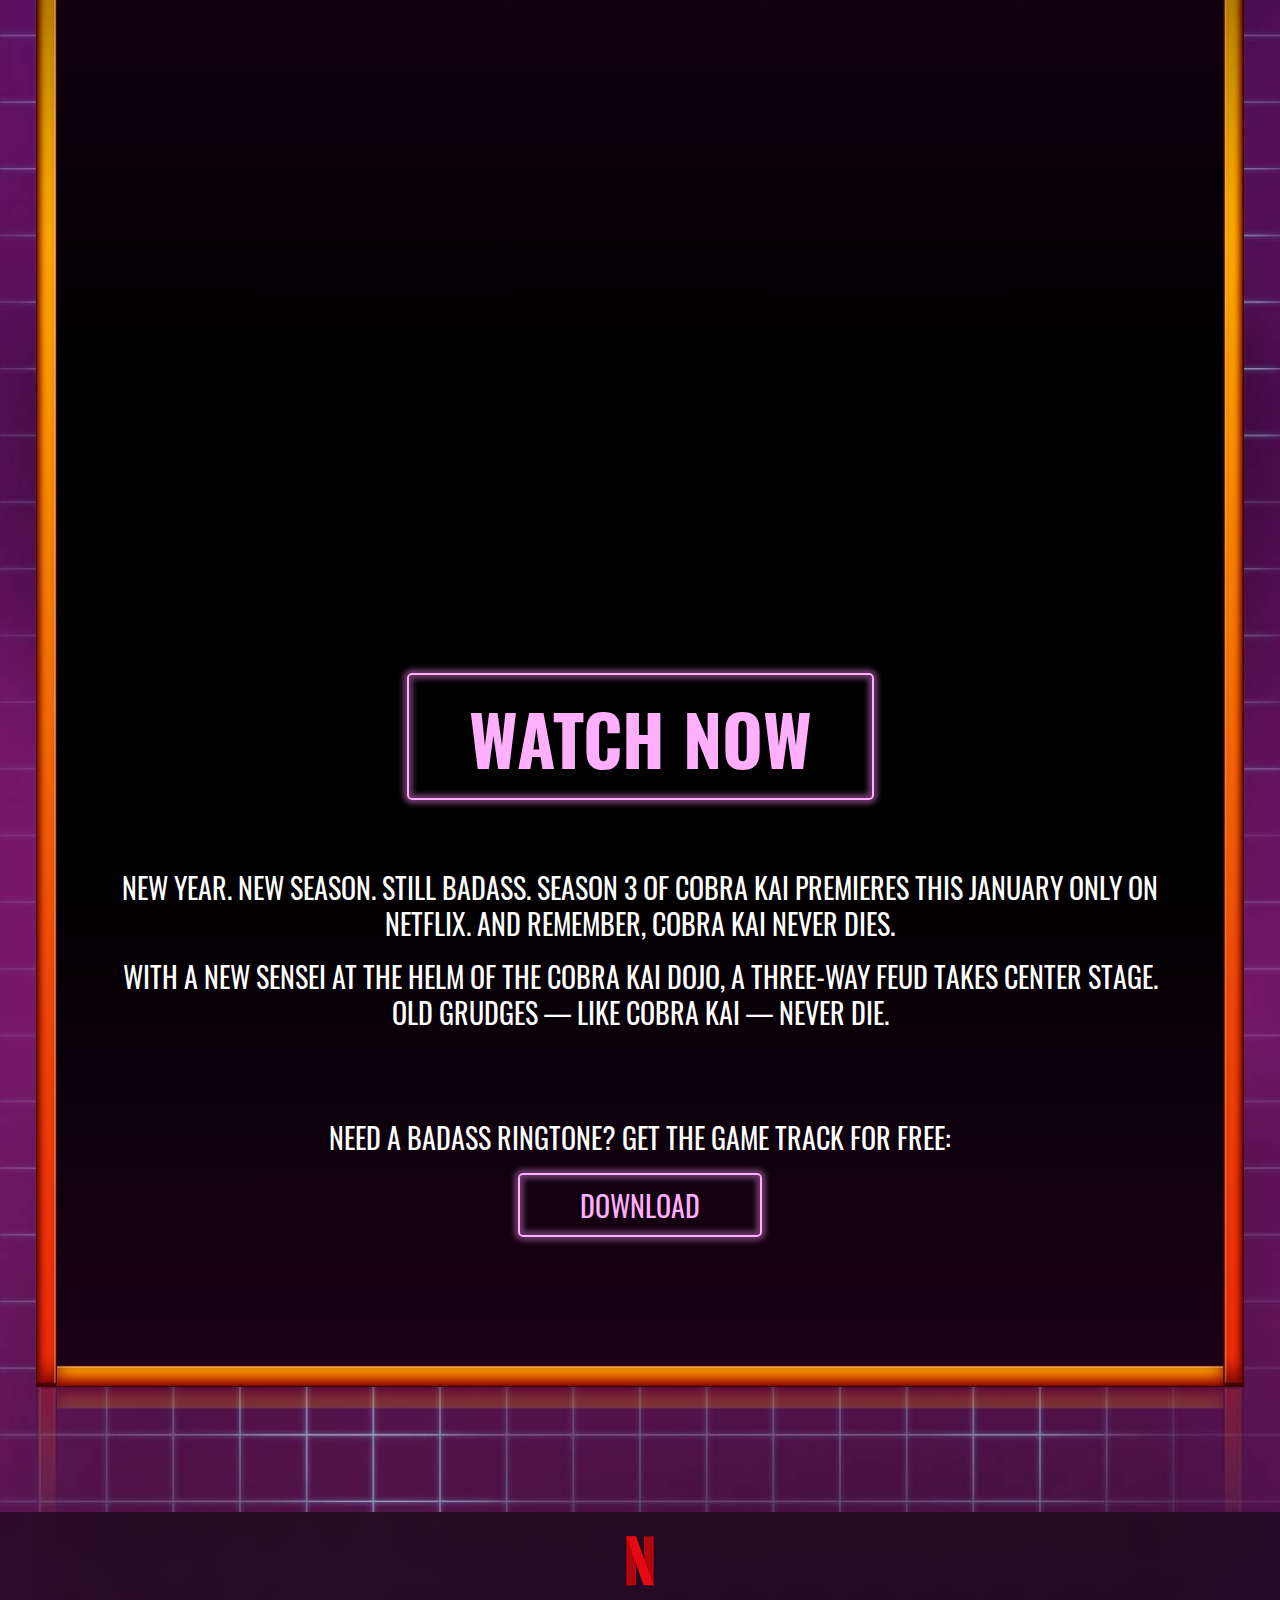
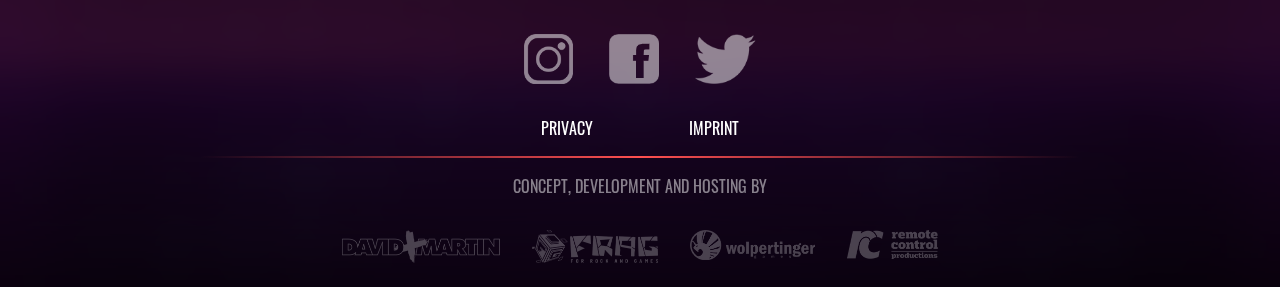
==== commit 90ab8230: "watch now button bigger" ====
--- a/index.html
+++ b/index.html
@@ -290,6 +290,7 @@
             type="button"
             data-lang="watch-now"
             class="btn btn-outline-light btn-netflix"
+            style="font-weight: bold"
             href="https://www.netflix.com/CobraKai"
             target="_blank"
             rel="noopener"
@@ -307,7 +308,7 @@
             feud takes center stage. Old grudges — like Cobra Kai — never die.
           </p>
           <!-- <div class="content"></div> -->
-          <br /><br /><br />
+          <br /><br />
           <p data-lang="need-ringtone">Need a badass ringtone?</p>
           <div class="text-center">
             <a
--- a/style.css
+++ b/style.css
@@ -409,9 +409,10 @@
   border: 2px solid #ffaffc;
   border-radius: 5px;
   box-shadow: 0px 0px 5px 4px #663664 inset, 0px 0px 5px 4px #663664;
-  font-size: 42px;
+  font-size: 36px;
   font-weight: 400;
-  padding: 6px 15px 4px;
+  padding: 6px 20px 4px;
+  margin: 0 auto 10px;
   /*padding: 2px 7px;*/
 }
 .btn-netflix:hover,
@@ -430,6 +431,7 @@
   color: #ffffff;
   font-weight: 400;
   text-align: center;
+  line-height: 1.3;
 }
 .popup-container .content {
   padding: 20px;
@@ -535,6 +537,10 @@
   .popup-container {
     margin: 20px 20px 40px;
   }
+  .btn-netflix {
+    padding: 6px 30px 4px;
+    margin: 0 auto 20px;
+  }
 }
 @media (min-width: 530px) {
   .popup-container {
@@ -553,8 +559,9 @@
   }
   .btn-netflix {
     font-size: 42px;
-    padding: 6px 20px 4px;
+    padding: 6px 40px 4px;
     /*padding: 0px 8px;*/
+    margin: 0 auto 40px;
   }
   .popup-container {
     font-size: 14px;
@@ -573,9 +580,10 @@
     margin: -33px 0 0;
   }
   .btn-netflix {
-    font-size: 46px;
-    padding: 8px 20px 6px;
+    font-size: 56px;
+    padding: 8px 40px 6px;
     /*padding: 0px 9px;*/
+    margin: 0 auto 40px;
   }
   .popup-container {
     font-size: 18px;
@@ -601,9 +609,10 @@
     margin: -44px 0 0;
   }
   .btn-netflix {
-    font-size: 52px;
-    padding: 8px 25px 6px;
+    font-size: 62px;
+    padding: 8px 50px 6px;
     /*padding: 0px 10px;*/
+    margin: 0 auto 50px;
   }
   .popup-container {
     font-size: 22px;
@@ -629,8 +638,8 @@
     margin: -55px 0 10px;
   }
   .btn-netflix {
-    font-size: 58px;
-    padding: 10px 30px 8px;
+    font-size: 70px;
+    padding: 10px 60px 8px;
     /*padding: 0px 11px;*/
   }
   .popup-container {
@@ -654,8 +663,8 @@
     margin: -67px 0 0;
   }
   .btn-netflix {
-    font-size: 56px;
-    padding: 12px 40px 10px;
+    font-size: 76px;
+    padding: 12px 80px 10px;
     /*padding: 0px 12px;*/
   }
   .popup-container {
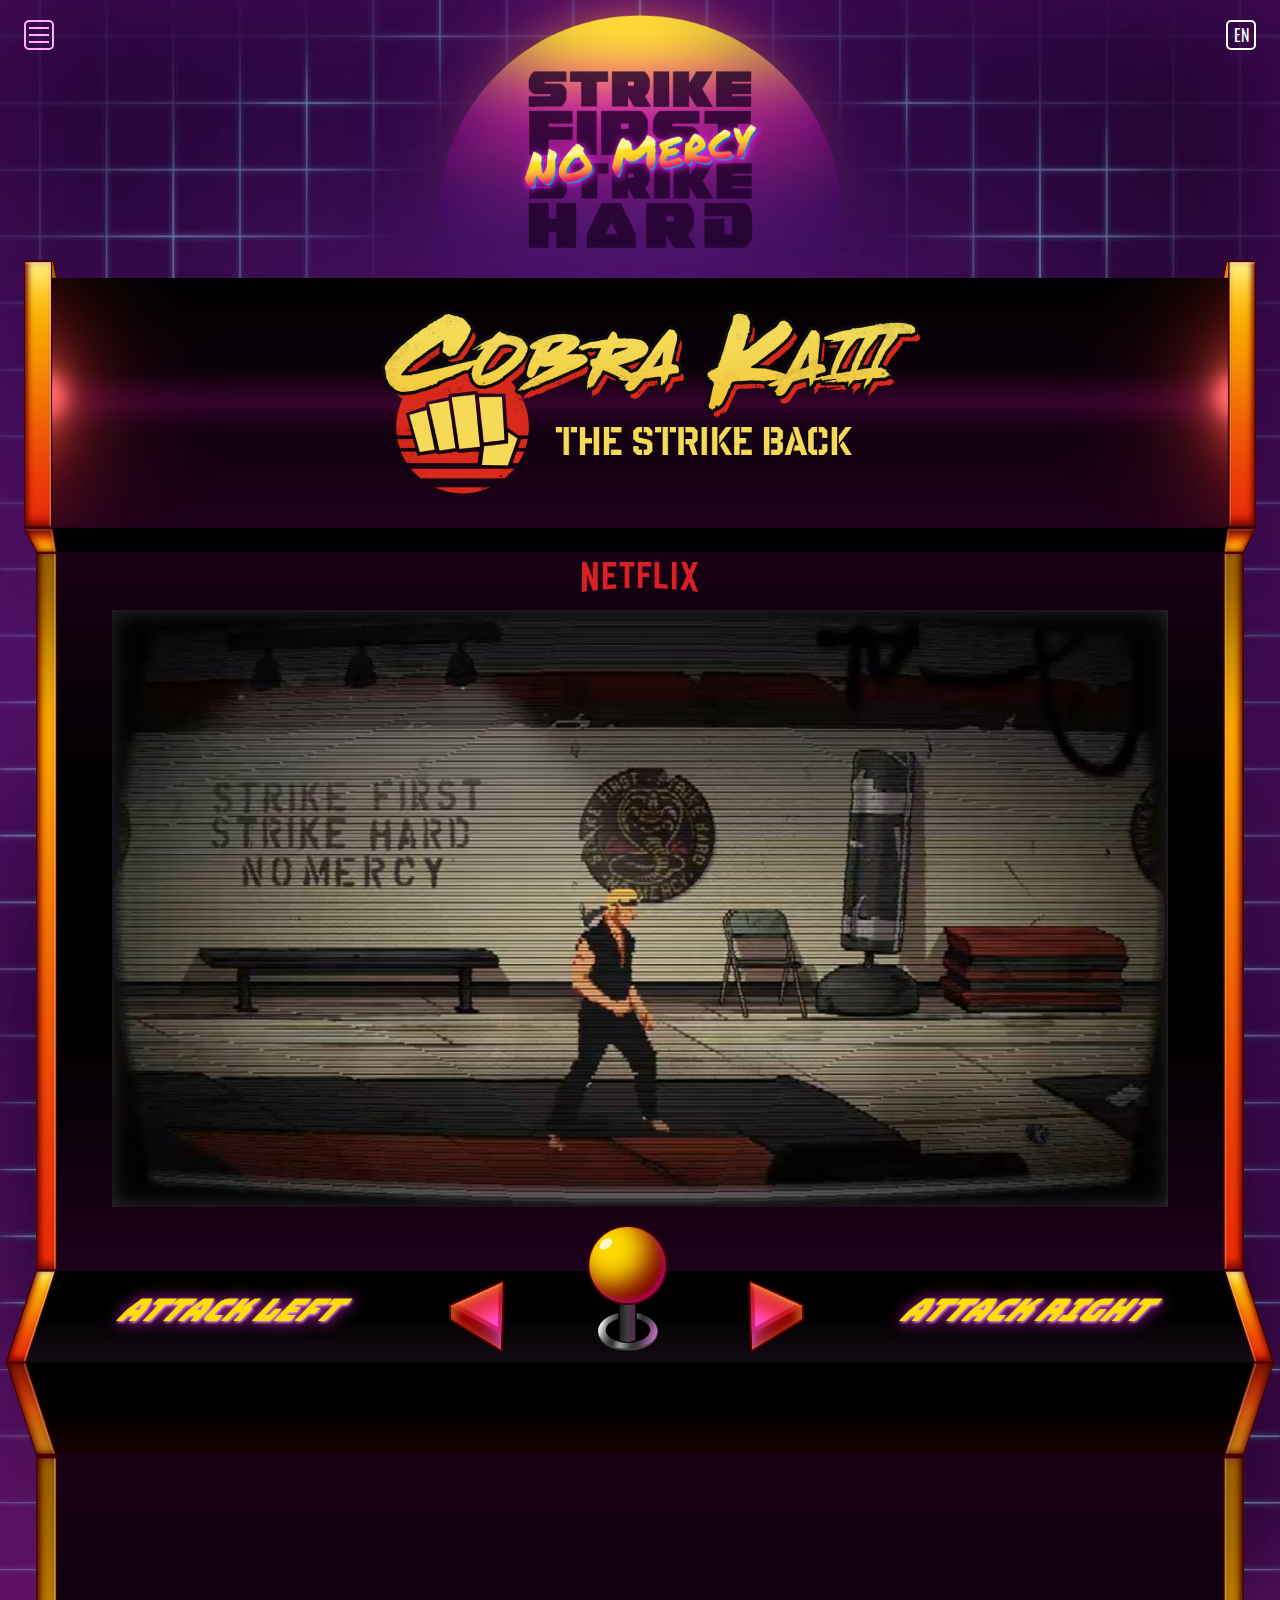
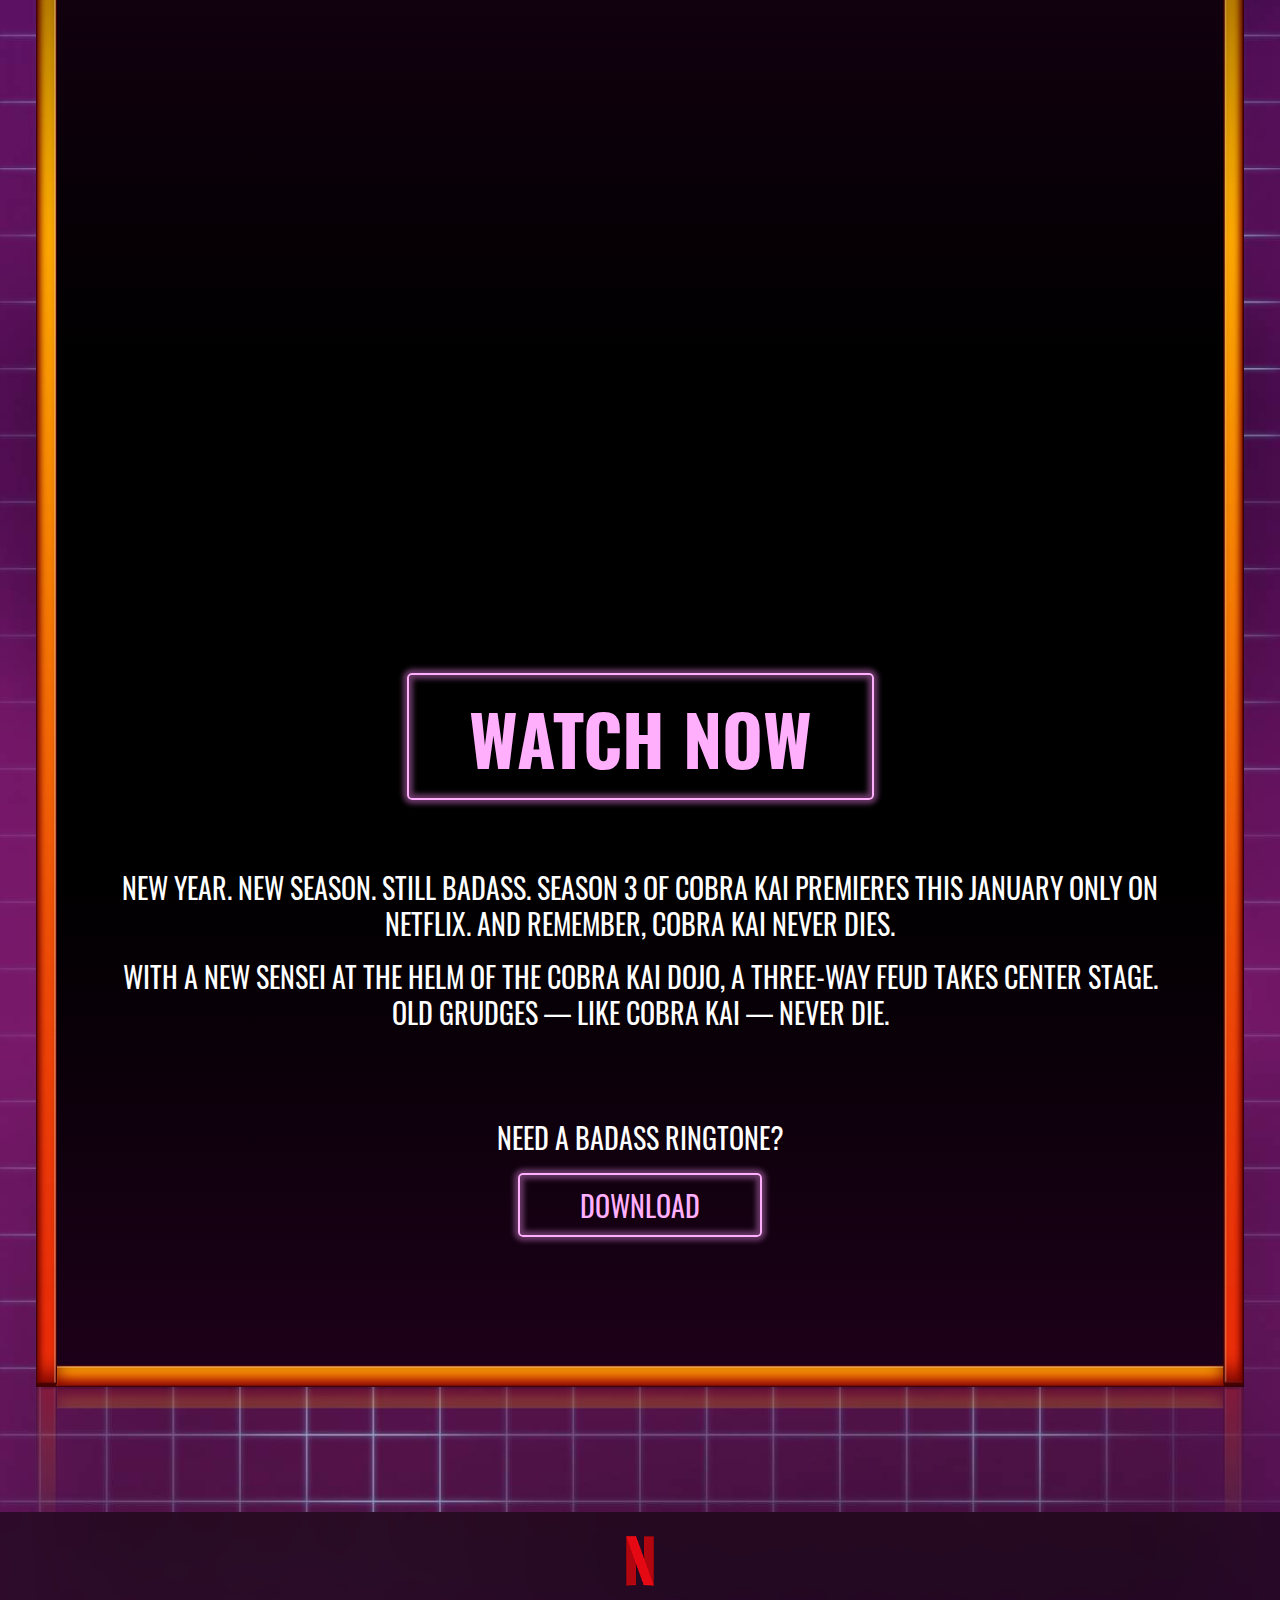
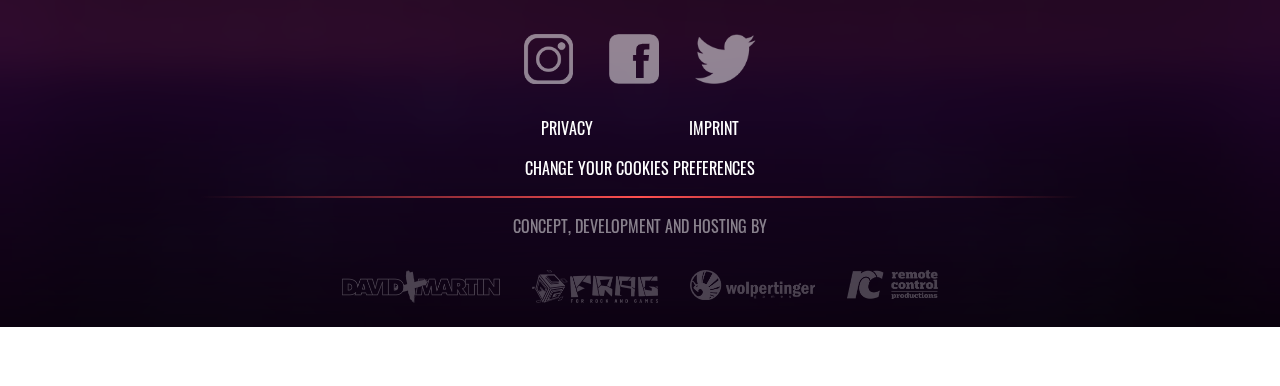
==== commit 4b94d938: "cookie consent added" ====
--- a/index.html
+++ b/index.html
@@ -43,6 +43,33 @@
       };
       const moto_url = vw <= 991 ? noMercy.md : noMercy.full;
     </script>
+    <!-- Cookie Consent by https://www.FreePrivacyPolicy.com -->
+    <script
+      type="text/javascript"
+      src="//www.freeprivacypolicy.com/public/cookie-consent/3.1.0/cookie-consent.js"
+    ></script>
+    <script type="text/javascript">
+      document.addEventListener("DOMContentLoaded", function () {
+        cookieconsent.run({
+          notice_banner_type: "headline",
+          consent_type: "express",
+          palette: "light",
+          language: "en",
+          website_name: "Cobra Kai",
+          change_preferences_selector: "#change-preference",
+        });
+      });
+    </script>
+
+    <noscript
+      >Cookie Consent by
+      <a
+        href="https://www.FreePrivacyPolicy.com/free-cookie-consent/"
+        rel="nofollow noopener"
+        >FreePrivacyPolicy.com</a
+      ></noscript
+    >
+    <!-- End Cookie Consent -->
   </head>
   <body>
     <script>
@@ -393,6 +420,11 @@
               >Imprint</a
             >
           </div>
+          <div class="m-2 d-flex flex-row justify-content-center">
+            <a id="change-preference" class="mx-5"
+              >Change your Cookies Preferences</a
+            >
+          </div>
           <hr class="m-2 mx-auto" size />
           <div class="m-2 d-flex flex-row justify-content-center text-center">
             <span class="mx-5" data-lang="concept-by"
@@ -444,15 +476,18 @@
     <script src="https://ajax.googleapis.com/ajax/libs/jquery/3.5.1/jquery.min.js"></script>
     <script src="./js/html2canvas.js"></script>
     <script src="./js/myreflect.js"></script>
-    <script type="text/javascript" src="./js/l10n.min.js"></script>
-    <script type="text/javascript" src="./js/localizations.js"></script>
-    <script src="./TemplateData/UnityProgress.js"></script>
+    <script src="./js/l10n.min.js"></script>
+    <script src="./js/localizations.js"></script>
+    <script
+      type="text/plain"
+      cookie-consent="functionality"
+      src="./TemplateData/UnityProgress.js"
+    ></script>
     <script>
       $(document).ready(function () {
-        $(".menu-icon.lang").prop("disabled", false);
-        loadLanguage();
         setCtrlsfolHeight();
         setYoutubeVideoHeight();
+
         const element = $("#reflect-this");
         html2canvas(element, {
           onrendered: function (canvas) {
@@ -464,7 +499,6 @@
             element.hide();
           },
         });
-        setupWebGL();
 
         startAnimation();
         setInterval(startAnimation, 2000);
@@ -490,6 +524,7 @@
           }
         });
       });
+
       $(window).resize(function () {
         setCtrlsfolHeight();
         setYoutubeVideoHeight();
@@ -504,6 +539,66 @@
         const ratio = 16 / 9;
         const height = width / ratio;
         $(".youtube-container iframe").height(height);
+      }
+      function overlay(overlay) {
+        $("body").css("overflow", "hidden");
+        $(`#overlay-${overlay}`).show();
+      }
+    </script>
+    <script type="text/plain" cookie-consent="functionality">
+      $(document).ready(function () {
+        $(".menu-icon.lang").prop("disabled", false);
+        loadLanguage();
+        setupWebGL();
+      });
+
+      function loadLanguage(toggle = false) {
+        let lang = "";
+        if (toggle) {
+          lang = String.locale == "en" ? "de" : "en";
+        } else {
+          if (typeof Storage !== "undefined") {
+            // Code for localStorage/sessionStorage.
+            lang = localStorage.getItem("lang");
+          } else {
+            // Sorry! No Web Storage support..
+          }
+          if (!languages_available.includes(lang)) {
+            lang = "en";
+          }
+        }
+        String.locale = lang;
+
+        $(".menu-icon.lang").text(lang);
+
+        for (const translation of translations) {
+          const element = $('[data-lang="' + translation + '"]');
+          const translated = localize(`%${translation}`, element.text());
+          element.text(translated);
+        }
+
+        // localize links of social media
+        const localeLinks = socialMediaLinks[String.locale];
+        for (const l in localeLinks) {
+          $(`a[name="${l}"]`).attr("href", localeLinks[l]);
+        }
+
+        // localize trailer iframe
+        const iframeAttributes = trailerIframe[String.locale];
+        for (const attr in iframeAttributes) {
+          $("iframe").attr(attr, iframeAttributes[attr]);
+        }
+        document.documentElement.lang = String.locale;
+        localStorage.setItem("lang", String.locale);
+      }
+
+      function localize(string, fallback) {
+        const localized = string.toLocaleString();
+        if (localized !== string) {
+          return localized;
+        } else {
+          return fallback;
+        }
       }
       function setupWebGL() {
         $.getScript("Build/UnityLoader.js", function () {
@@ -517,10 +612,6 @@
             $("#unityContainer").css("background", "transparent");
           }, 3000);
         });
-      }
-      function overlay(overlay) {
-        $("body").css("overflow", "hidden");
-        $(`#overlay-${overlay}`).show();
       }
     </script>
     <div id="overlay-privacy" class="overlay">
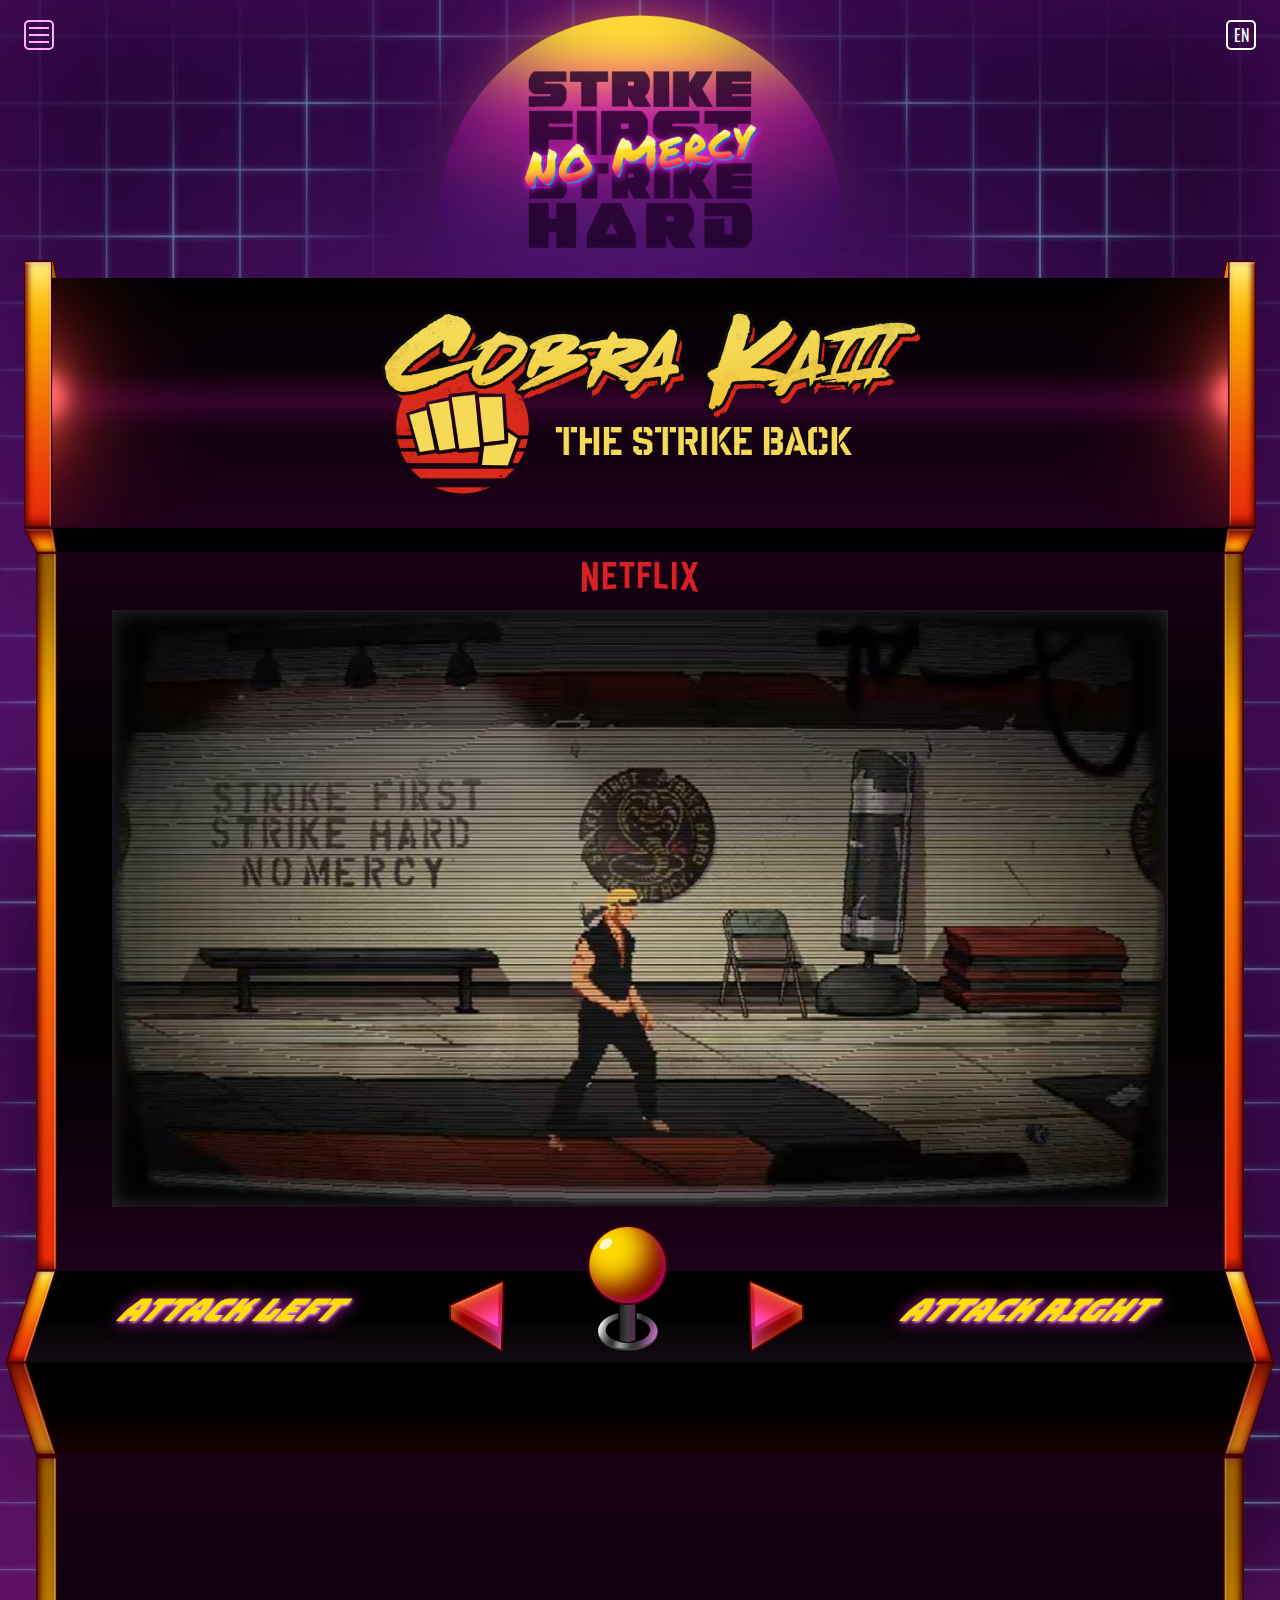
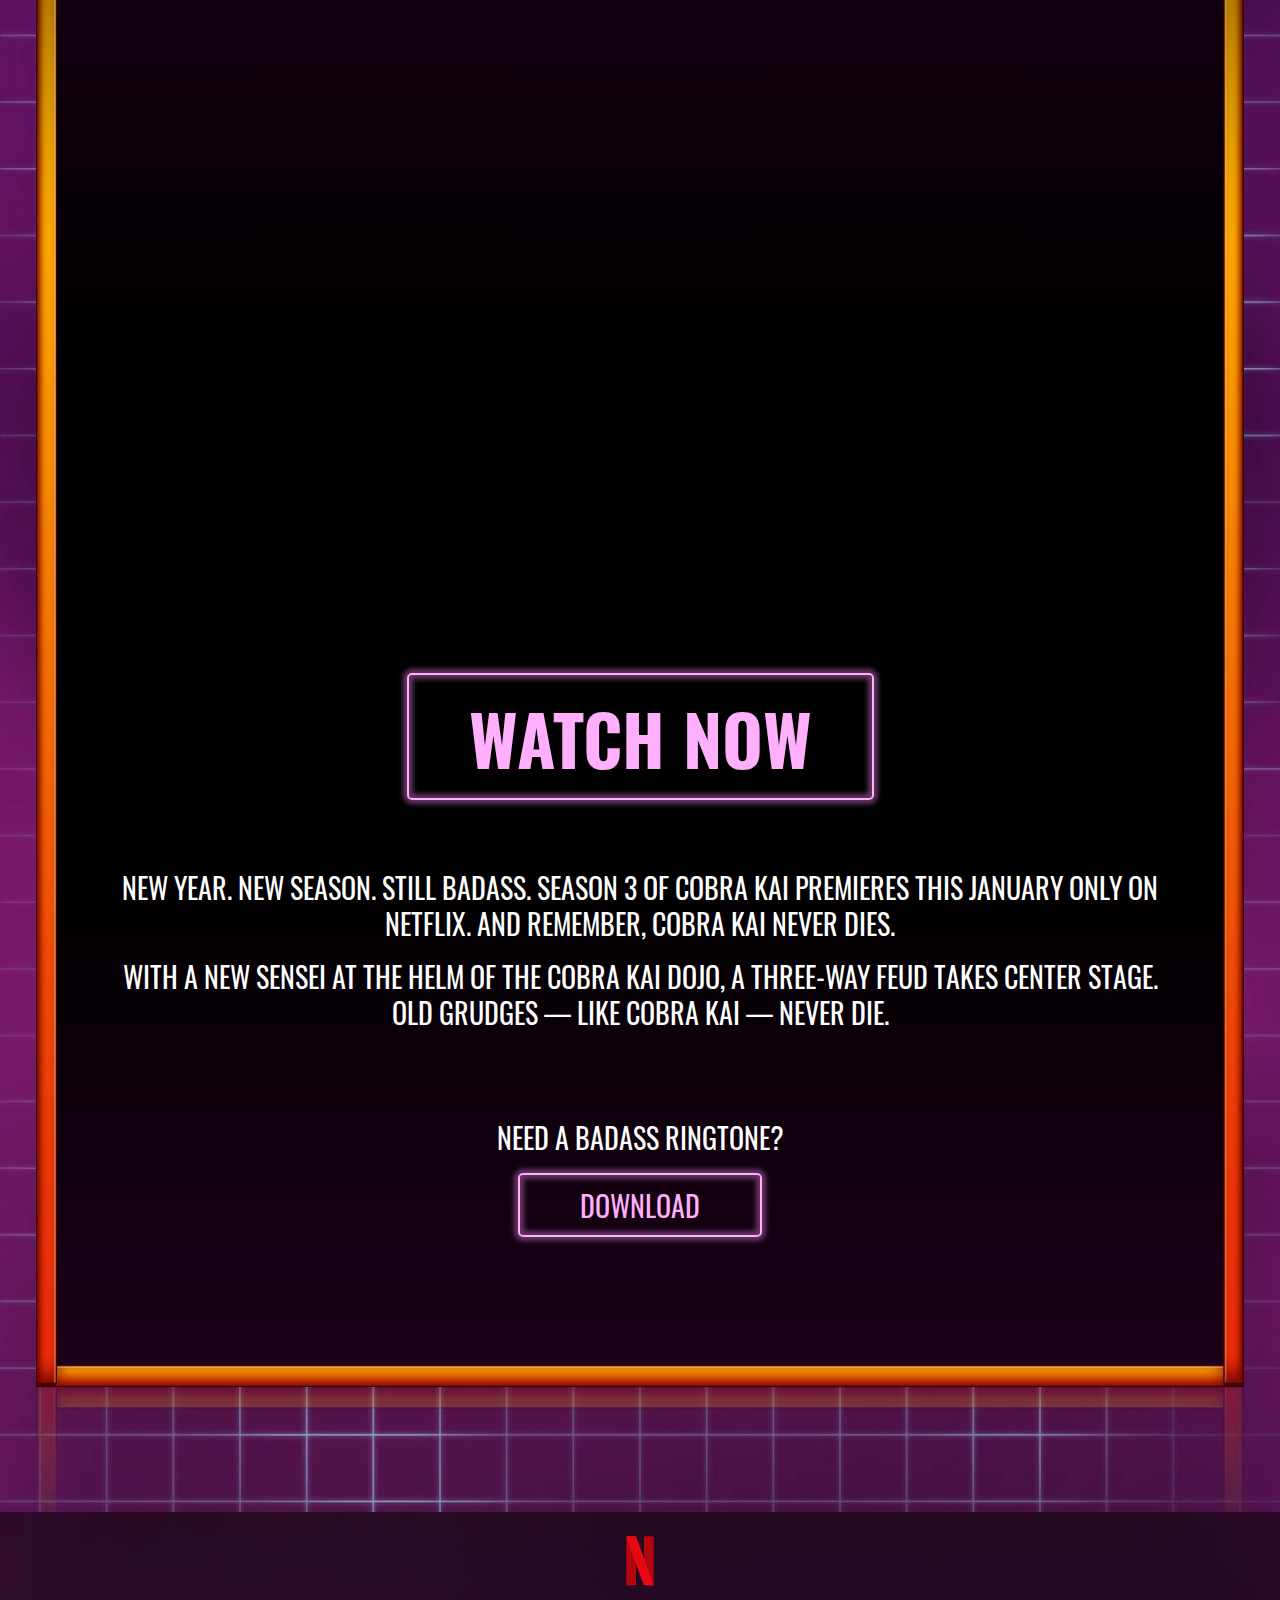
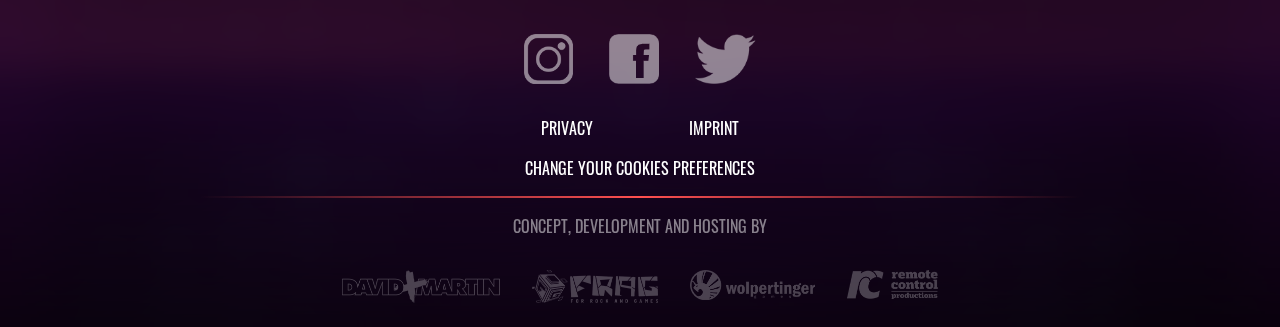
==== commit 411c4c7f: "progress fix on webgl" ====
--- a/index.html
+++ b/index.html
@@ -478,11 +478,7 @@
     <script src="./js/myreflect.js"></script>
     <script src="./js/l10n.min.js"></script>
     <script src="./js/localizations.js"></script>
-    <script
-      type="text/plain"
-      cookie-consent="functionality"
-      src="./TemplateData/UnityProgress.js"
-    ></script>
+    <script src="./TemplateData/UnityProgress.js"></script>
     <script>
       $(document).ready(function () {
         setCtrlsfolHeight();
--- a/style.css
+++ b/style.css
@@ -675,3 +675,8 @@
     padding: 80px;
   }
 }
+
+/* Over-riding boostrap default to resolve conflict with webgl game */
+.progress {
+  display: block;
+}
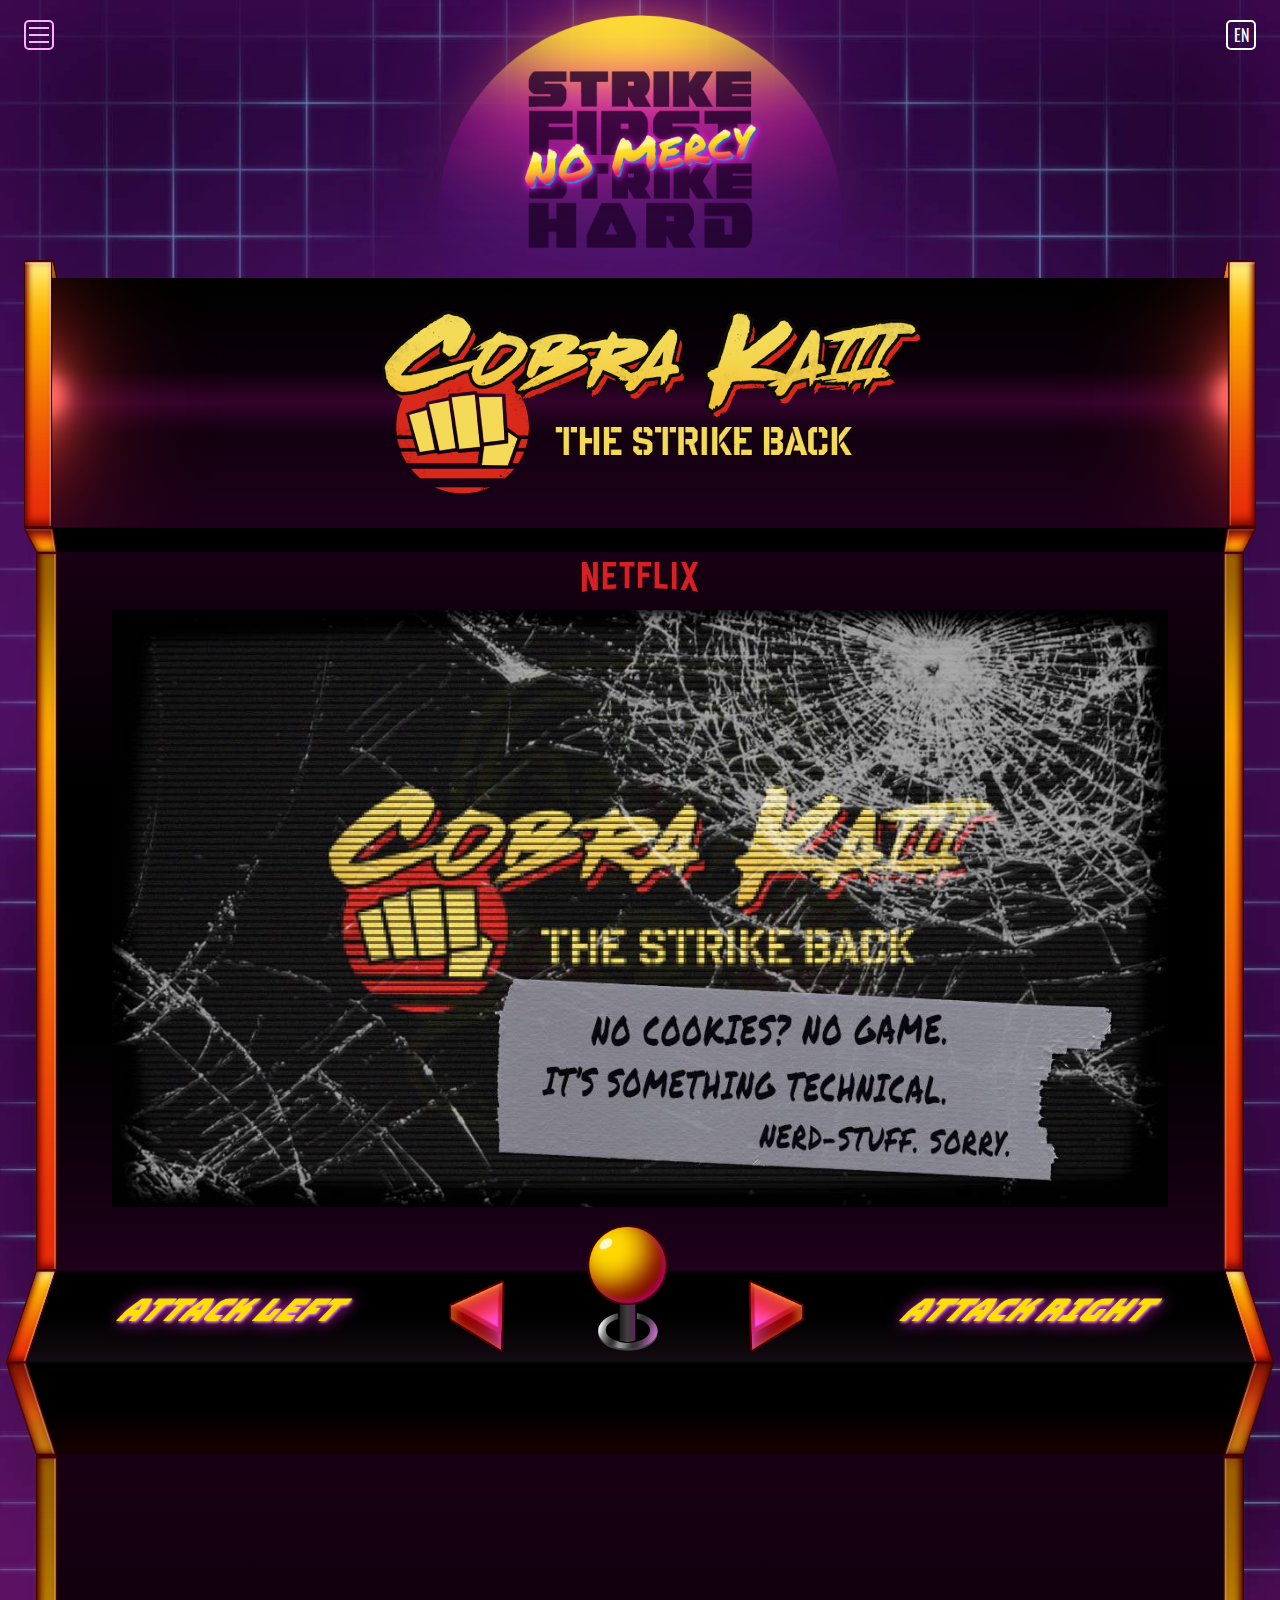
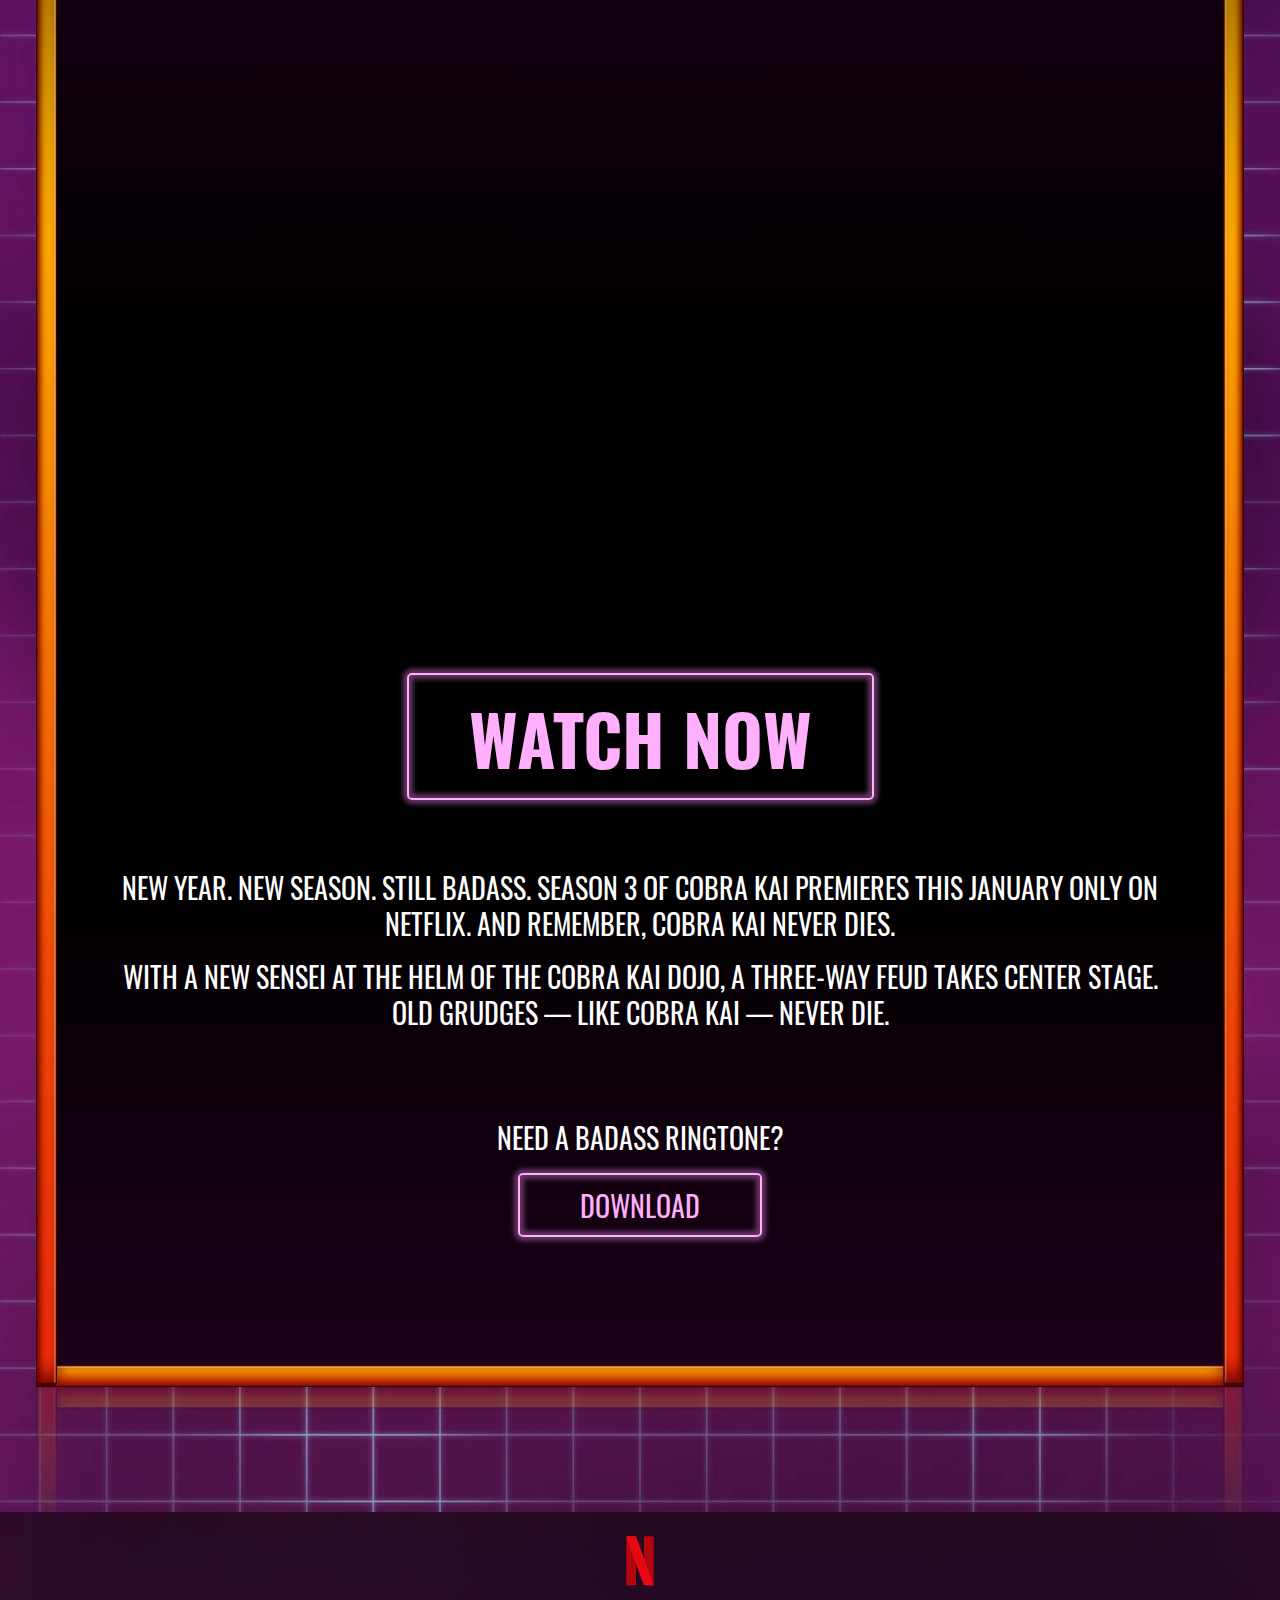
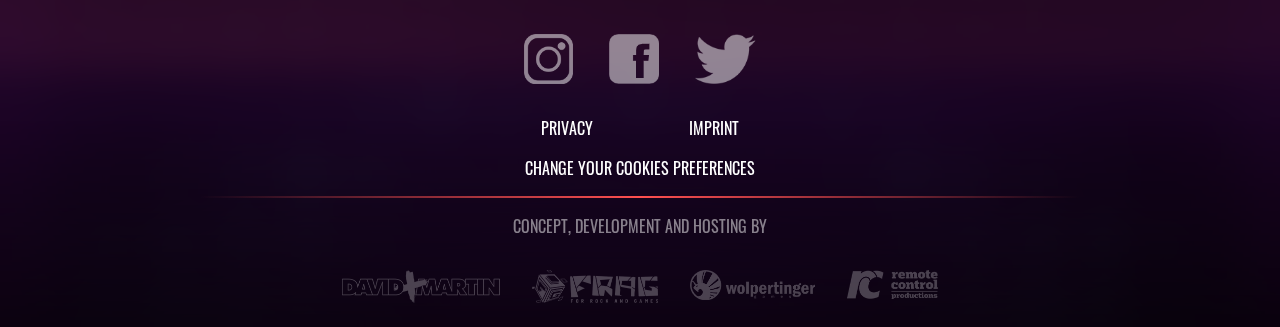
==== commit 499cfef8: "Added translation for change-preferences + new img + new style cookie consent" ====
--- a/index.html
+++ b/index.html
@@ -51,9 +51,9 @@
     <script type="text/javascript">
       document.addEventListener("DOMContentLoaded", function () {
         cookieconsent.run({
-          notice_banner_type: "headline",
+          notice_banner_type: "Interstitial",
           consent_type: "express",
-          palette: "light",
+          palette: "dark",
           language: "en",
           website_name: "Cobra Kai",
           change_preferences_selector: "#change-preference",
@@ -421,7 +421,7 @@
             >
           </div>
           <div class="m-2 d-flex flex-row justify-content-center">
-            <a id="change-preference" class="mx-5"
+            <a id="change-preference" class="mx-5" data-lang="change-preference"
               >Change your Cookies Preferences</a
             >
           </div>
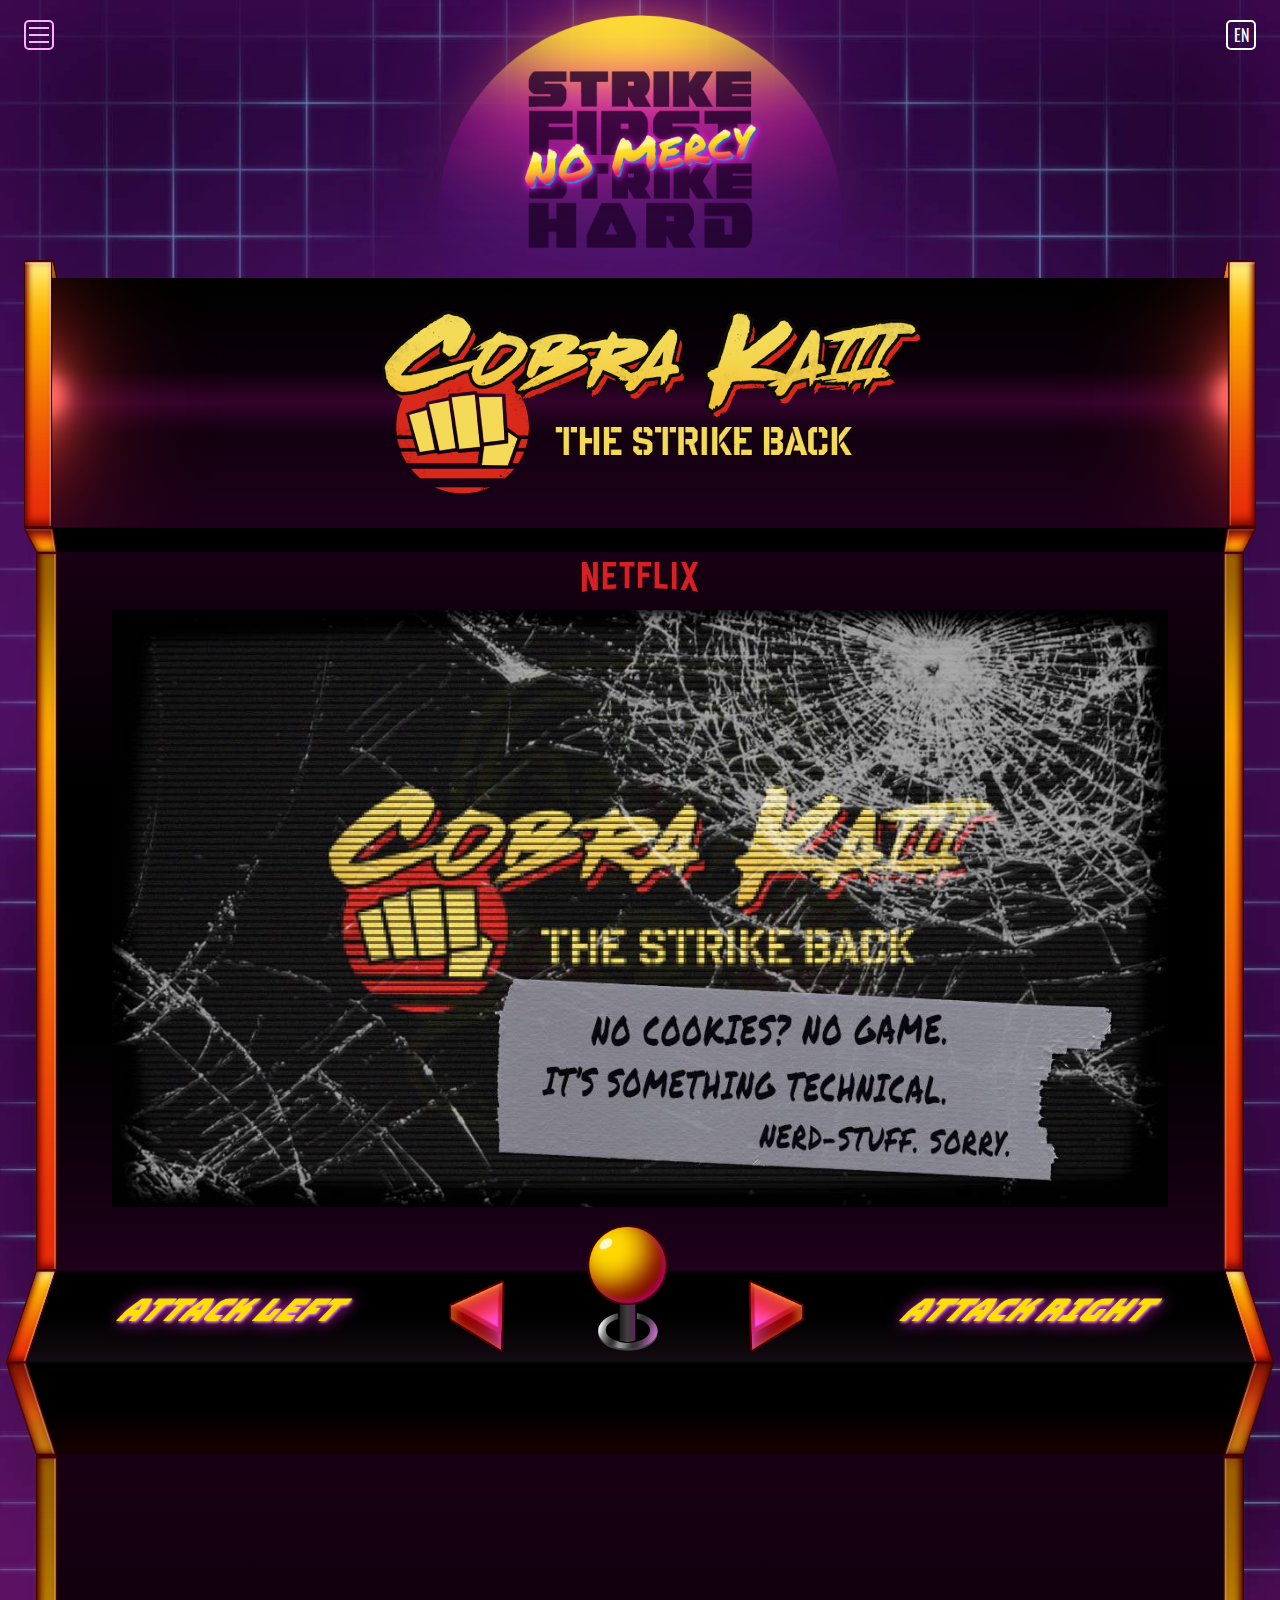
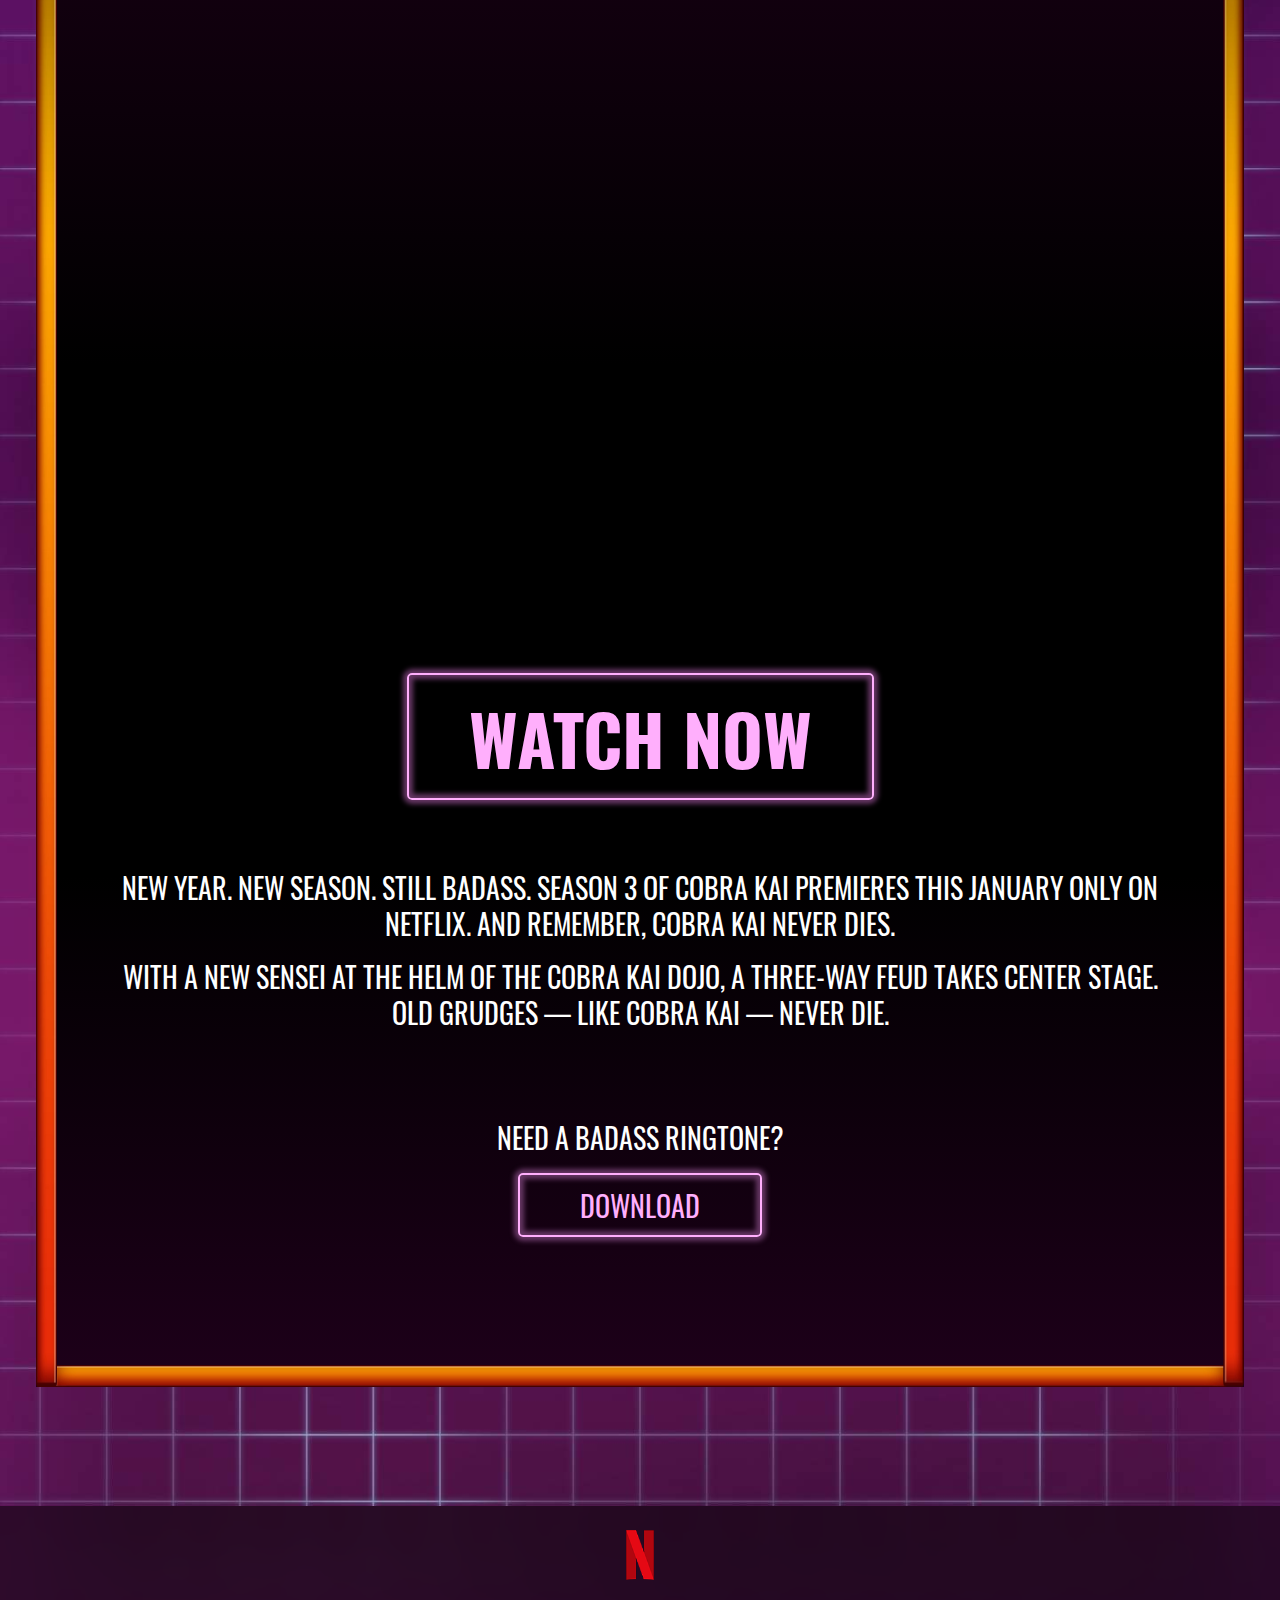
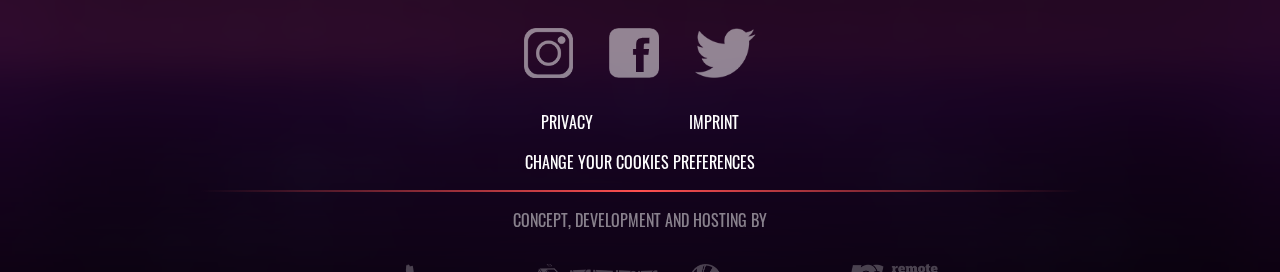
==== commit 42a2351d: "favicons + translation updated + cookie consent fix" ====
--- a/index.html
+++ b/index.html
@@ -7,7 +7,7 @@
 
     <meta
       name="description"
-      content="Put your description here. about cobra kai"
+      content="NEW YEAR. NEW SEASON. STILL BADASS. SEASON 3 OF COBRA KAI PREMIERES THIS JANUARY ONLY ON NETFLIX. AND REMEMBER, COBRA KAI NEVER DIES."
     />
     <link rel="stylesheet" href="./styles/bootstrap.min.css" />
     <link rel="stylesheet" href="style.css" />
@@ -43,15 +43,15 @@
       };
       const moto_url = vw <= 991 ? noMercy.md : noMercy.full;
     </script>
-    <!-- Cookie Consent by https://www.FreePrivacyPolicy.com -->
+    <!-- Cookie Consent by https://www.CookieConsent.com -->
     <script
       type="text/javascript"
-      src="//www.freeprivacypolicy.com/public/cookie-consent/3.1.0/cookie-consent.js"
+      src="//www.cookieconsent.com/releases/3.1.0/cookie-consent.js"
     ></script>
     <script type="text/javascript">
       document.addEventListener("DOMContentLoaded", function () {
         cookieconsent.run({
-          notice_banner_type: "Interstitial",
+          notice_banner_type: "interstitial",
           consent_type: "express",
           palette: "dark",
           language: "en",
@@ -62,14 +62,88 @@
     </script>
 
     <noscript
-      >Cookie Consent by
-      <a
-        href="https://www.FreePrivacyPolicy.com/free-cookie-consent/"
-        rel="nofollow noopener"
-        >FreePrivacyPolicy.com</a
+      >ePrivacy and GPDR Cookie Consent by
+      <a href="https://www.CookieConsent.com/" rel="nofollow noopener"
+        >Cookie Consent</a
       ></noscript
     >
-    <!-- End Cookie Consent -->
+    <!-- End Cookie Consent by https://www.CookieConsent.com -->
+    <link
+      rel="apple-touch-icon"
+      sizes="57x57"
+      href="./favicon/apple-icon-57x57.png"
+    />
+    <link
+      rel="apple-touch-icon"
+      sizes="60x60"
+      href="./favicon/apple-icon-60x60.png"
+    />
+    <link
+      rel="apple-touch-icon"
+      sizes="72x72"
+      href="./favicon/apple-icon-72x72.png"
+    />
+    <link
+      rel="apple-touch-icon"
+      sizes="76x76"
+      href="./favicon/apple-icon-76x76.png"
+    />
+    <link
+      rel="apple-touch-icon"
+      sizes="114x114"
+      href="./favicon/apple-icon-114x114.png"
+    />
+    <link
+      rel="apple-touch-icon"
+      sizes="120x120"
+      href="./favicon/apple-icon-120x120.png"
+    />
+    <link
+      rel="apple-touch-icon"
+      sizes="144x144"
+      href="./favicon/apple-icon-144x144.png"
+    />
+    <link
+      rel="apple-touch-icon"
+      sizes="152x152"
+      href="./favicon/apple-icon-152x152.png"
+    />
+    <link
+      rel="apple-touch-icon"
+      sizes="180x180"
+      href="./favicon/apple-icon-180x180.png"
+    />
+    <link
+      rel="icon"
+      type="image/png"
+      sizes="192x192"
+      href="./favicon/android-icon-192x192.png"
+    />
+    <link
+      rel="icon"
+      type="image/png"
+      sizes="32x32"
+      href="./favicon/favicon-32x32.png"
+    />
+    <link
+      rel="icon"
+      type="image/png"
+      sizes="96x96"
+      href="./favicon/favicon-96x96.png"
+    />
+    <link
+      rel="icon"
+      type="image/png"
+      sizes="16x16"
+      href="./favicon/favicon-16x16.png"
+    />
+    <link rel="manifest" href="./favicon/manifest.json" />
+    <meta name="msapplication-TileColor" content="#ffffff" />
+    <meta
+      name="msapplication-TileImage"
+      content="./favicon/ms-icon-144x144.png"
+    />
+    <meta name="theme-color" content="#ffffff" />
   </head>
   <body>
     <script>
@@ -484,17 +558,19 @@
         setCtrlsfolHeight();
         setYoutubeVideoHeight();
 
-        const element = $("#reflect-this");
-        html2canvas(element, {
-          onrendered: function (canvas) {
-            $("#reflect-here").append(canvas);
-            doReflect($("#reflect-here canvas")[0], {
-              height: 1 / 3,
-              opacity: 0.3,
-            });
-            element.hide();
-          },
-        });
+        setTimeout(function () {
+          const element = $("#reflect-this");
+          html2canvas(element, {
+            onrendered: function (canvas) {
+              $("#reflect-here").append(canvas);
+              doReflect($("#reflect-here canvas")[0], {
+                height: 1 / 3,
+                opacity: 0.3,
+              });
+              element.hide();
+            },
+          });
+        }, 3000);
 
         startAnimation();
         setInterval(startAnimation, 2000);
--- a/style.css
+++ b/style.css
@@ -12,6 +12,12 @@
   text-transform: uppercase;
   background-size: 100%;
   color: white;
+}
+body > .cc_overlay_lock {
+  text-transform: none;
+}
+body .cc_overlay_lock > .cc_css_reboot button {
+  padding: 0.5rem;
 }
 .container-fluid {
   max-width: 1920px;
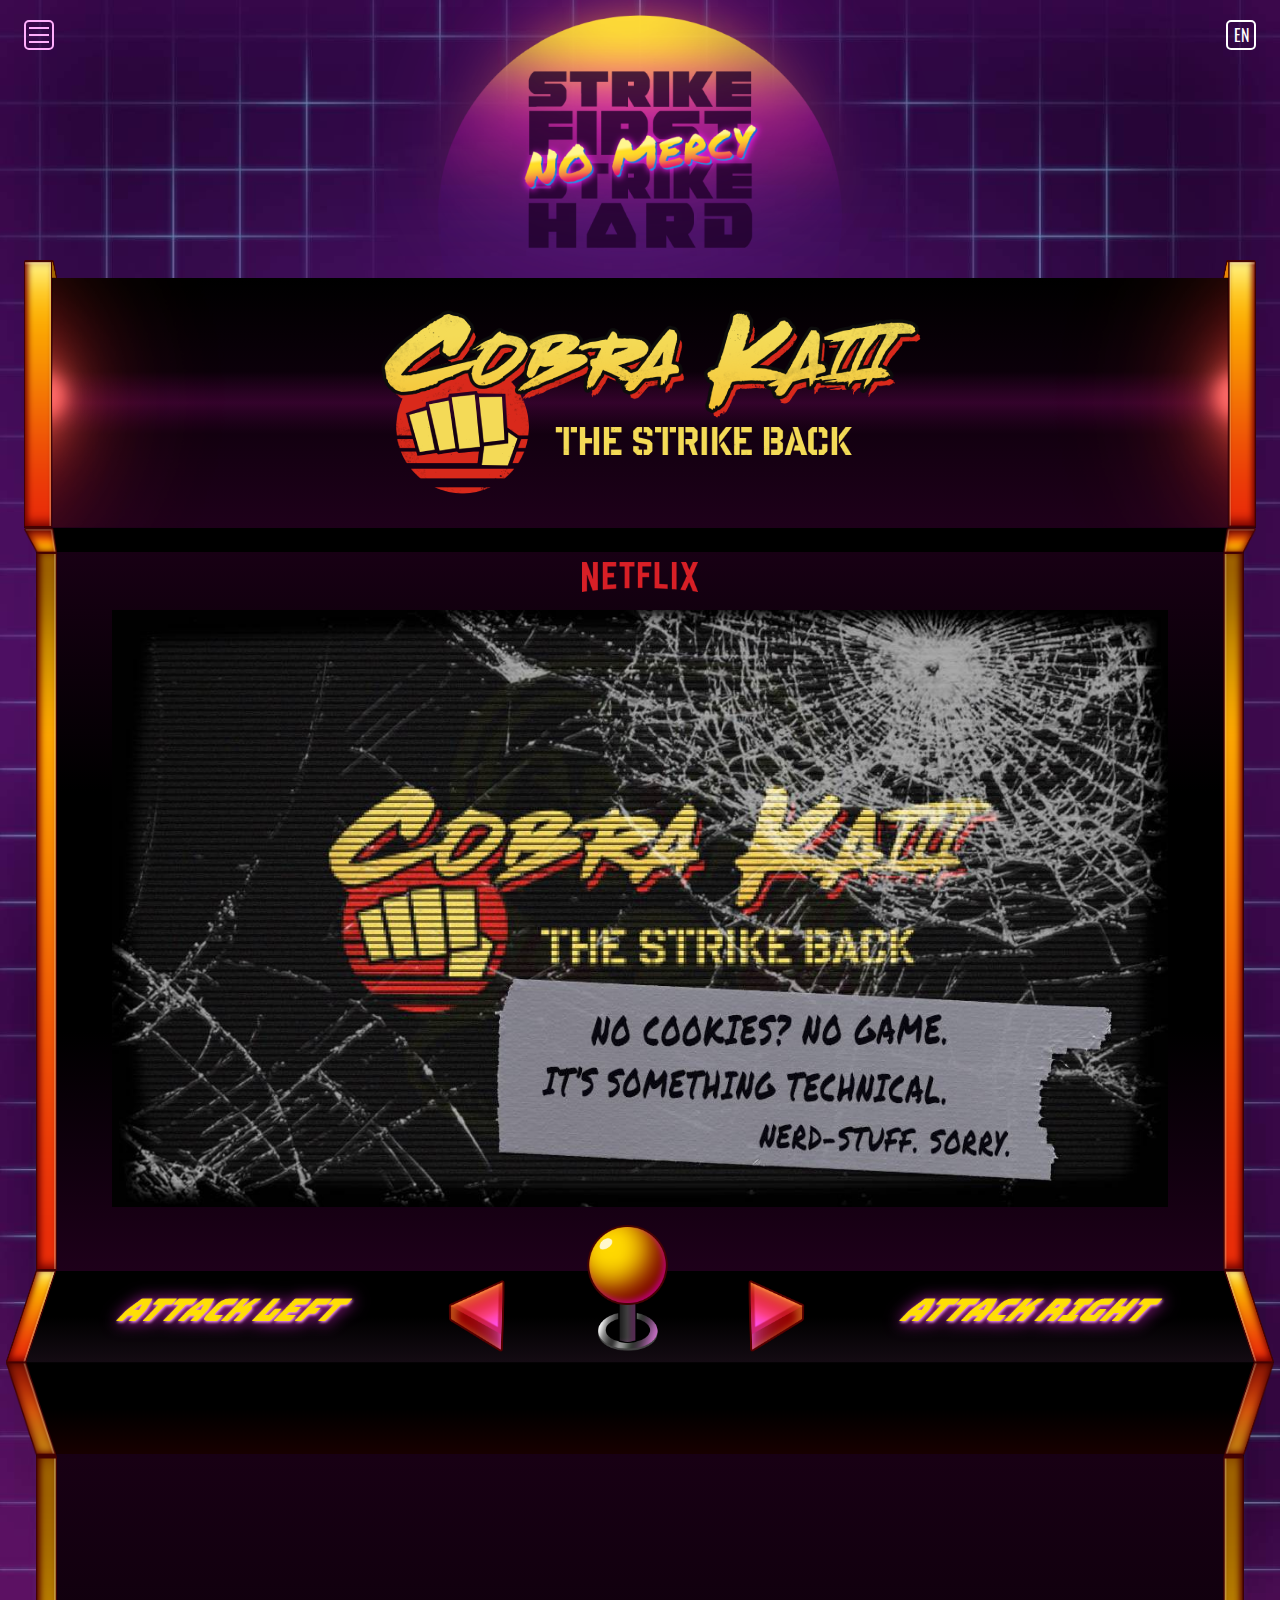
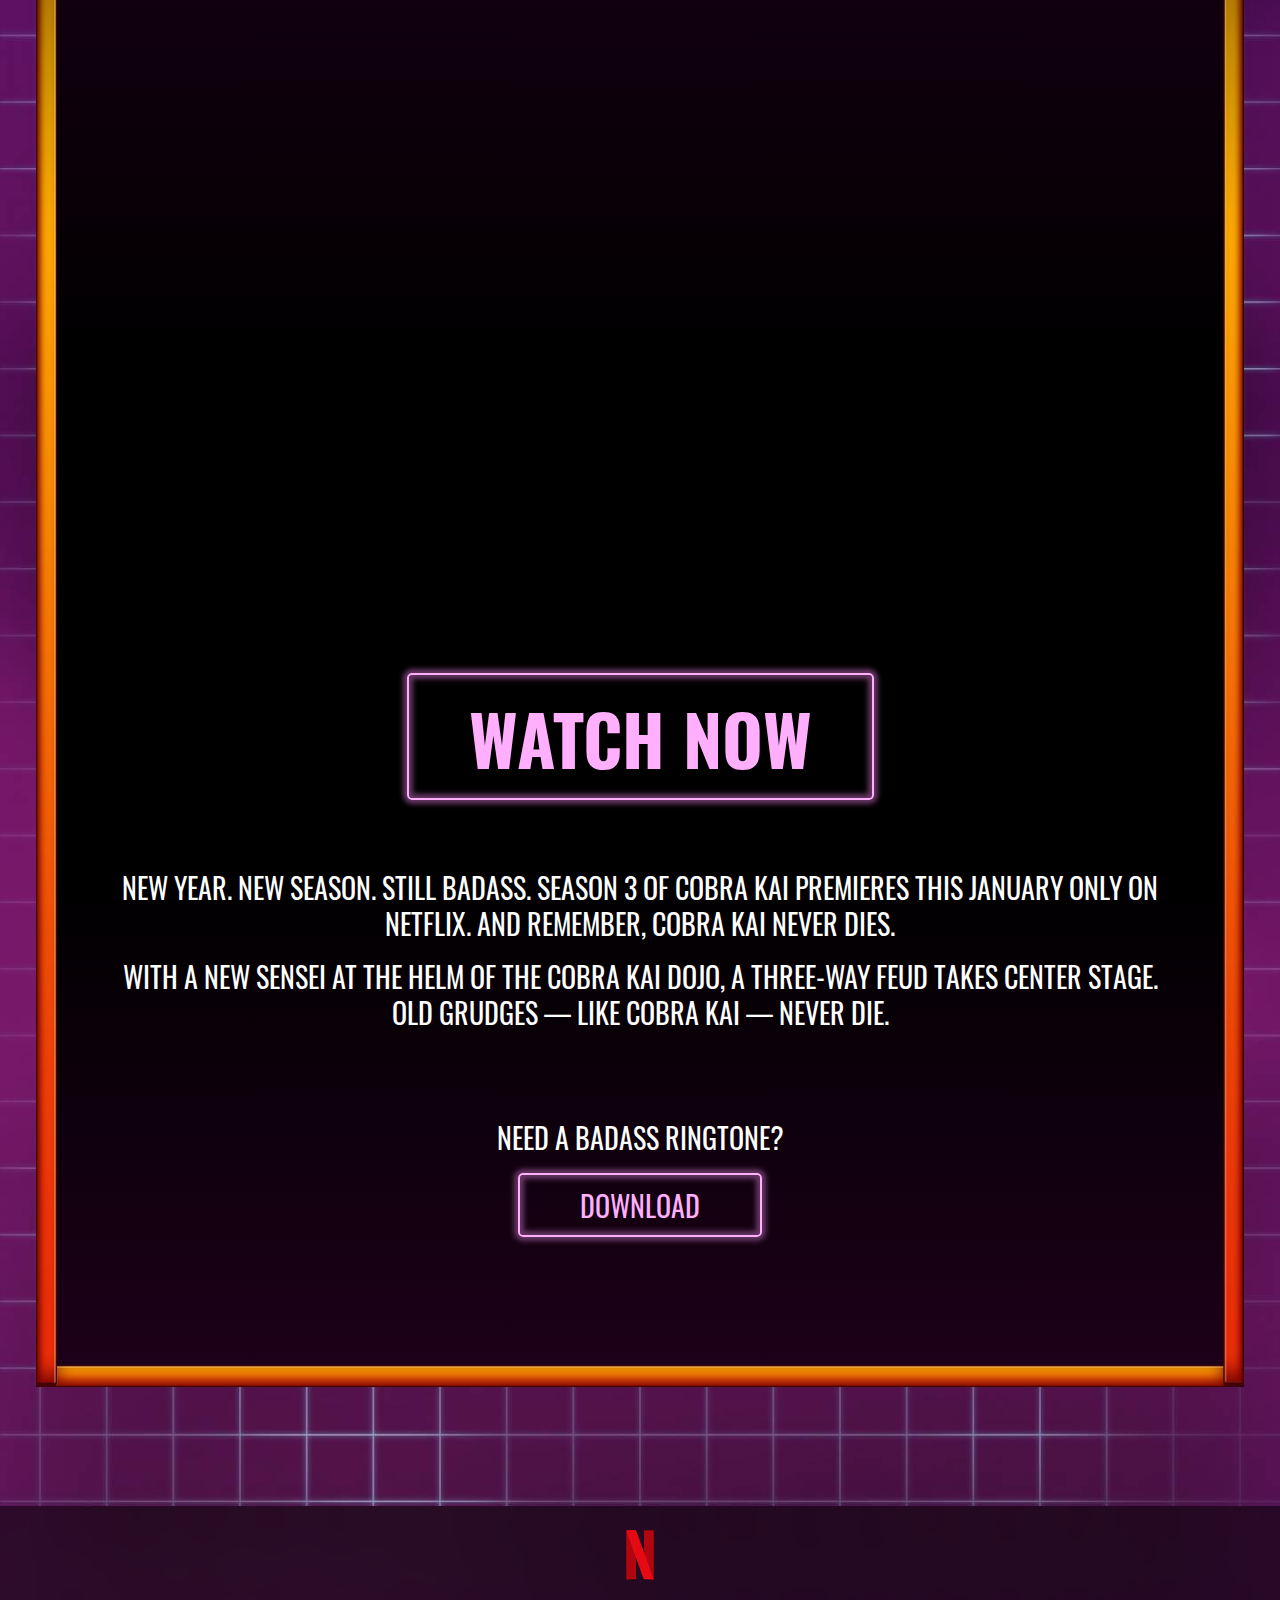
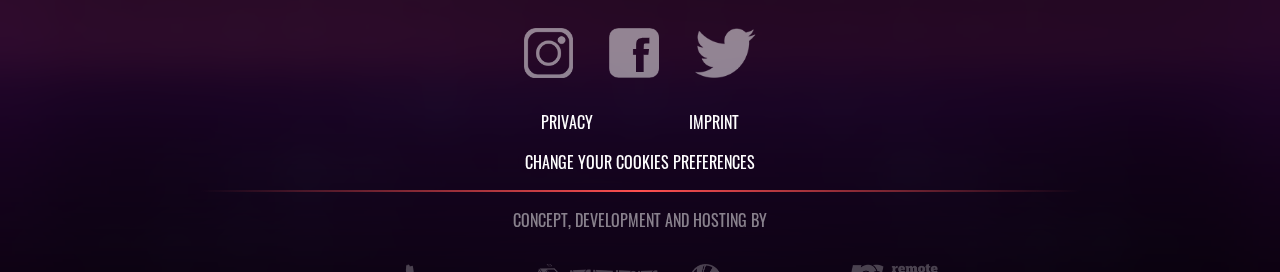
==== commit eff1dcac: "fix: safari + iphone fix for ui" ====
--- a/index.html
+++ b/index.html
@@ -388,7 +388,6 @@
         </div>
         <div class="text-center">
           <a
-            type="button"
             data-lang="watch-now"
             class="btn btn-outline-light btn-netflix"
             style="font-weight: bold"
@@ -413,7 +412,6 @@
           <p data-lang="need-ringtone">Need a badass ringtone?</p>
           <div class="text-center">
             <a
-              type="button"
               data-lang="download-ringtone"
               class="btn btn-outline-light btn-netflix btn-ringtone"
               href="https://kobrai-kai.s3.ap-south-1.amazonaws.com/ringtone/Cobra+Kai+Arcade+Ringtone.mp3"
--- a/style.css
+++ b/style.css
@@ -119,10 +119,10 @@
   z-index: auto;
 }
 .bordered.top .cborder.left {
-  background-image: url("./img/btl.webp");
+  background-image: url("./img/btl.png");
 }
 .bordered.top .cborder.right {
-  background-image: url("./img/btr.webp");
+  background-image: url("./img/btr.png");
 }
 .bordered.top .cborder.left::before,
 .bordered.top .cborder.right::before {
@@ -135,11 +135,11 @@
 }
 .bordered.top .cborder.left::before {
   right: -5px;
-  background-image: url(./img/btlback.webp);
+  background-image: url(./img/btlback.png);
 }
 .bordered.top .cborder.right::before {
   left: -5px;
-  background-image: url(./img/btrback.webp);
+  background-image: url(./img/btrback.png);
 }
 .bordered.top .bulb {
   height: 100%;
@@ -173,10 +173,10 @@
   width: 33px;
 }
 .bordered.top-fol .cborder.left {
-  background-image: url("./img/btlfol.webp");
+  background-image: url("./img/btlfol.png");
 }
 .bordered.top-fol .cborder.right {
-  background-image: url("./img/btrfol.webp");
+  background-image: url("./img/btrfol.png");
 }
 .bordered.top-fol .background {
   height: 100%;
@@ -205,10 +205,10 @@
   width: 21px;
 }
 .bordered.webgl .cborder.left {
-  background-image: url("./img/bwebl.webp");
+  background-image: url("./img/bwebl.png");
 }
 .bordered.webgl .cborder.right {
-  background-image: url("./img/bwebr.webp");
+  background-image: url("./img/bwebr.png");
 }
 .bordered .logos {
   padding: 10px 0;
@@ -250,10 +250,10 @@
   width: 50px;
 }
 .bordered.ctrls .cborder.left {
-  background-image: url("./img/bctrlsl.webp");
+  background-image: url("./img/bctrlsl.png");
 }
 .bordered.ctrls .cborder.right {
-  background-image: url("./img/bctrlsr.webp");
+  background-image: url("./img/bctrlsr.png");
 }
 .bordered.ctrls .logos {
   margin: 0 35px;
@@ -287,10 +287,10 @@
   width: 50px;
 }
 .bordered.ctrls-fol .cborder.left {
-  background-image: url("./img/bctrlslfol.webp");
+  background-image: url("./img/bctrlslfol.png");
 }
 .bordered.ctrls-fol .cborder.right {
-  background-image: url("./img/bctrlsrfol.webp");
+  background-image: url("./img/bctrlsrfol.png");
 }
 
 .btn-custom {
@@ -459,7 +459,7 @@
   height: 22px;
   position: absolute;
   background-size: 100% 100%;
-  background-image: url("./img/bbottom.webp");
+  background-image: url("./img/bbottom.png");
 }
 
 .reflection {
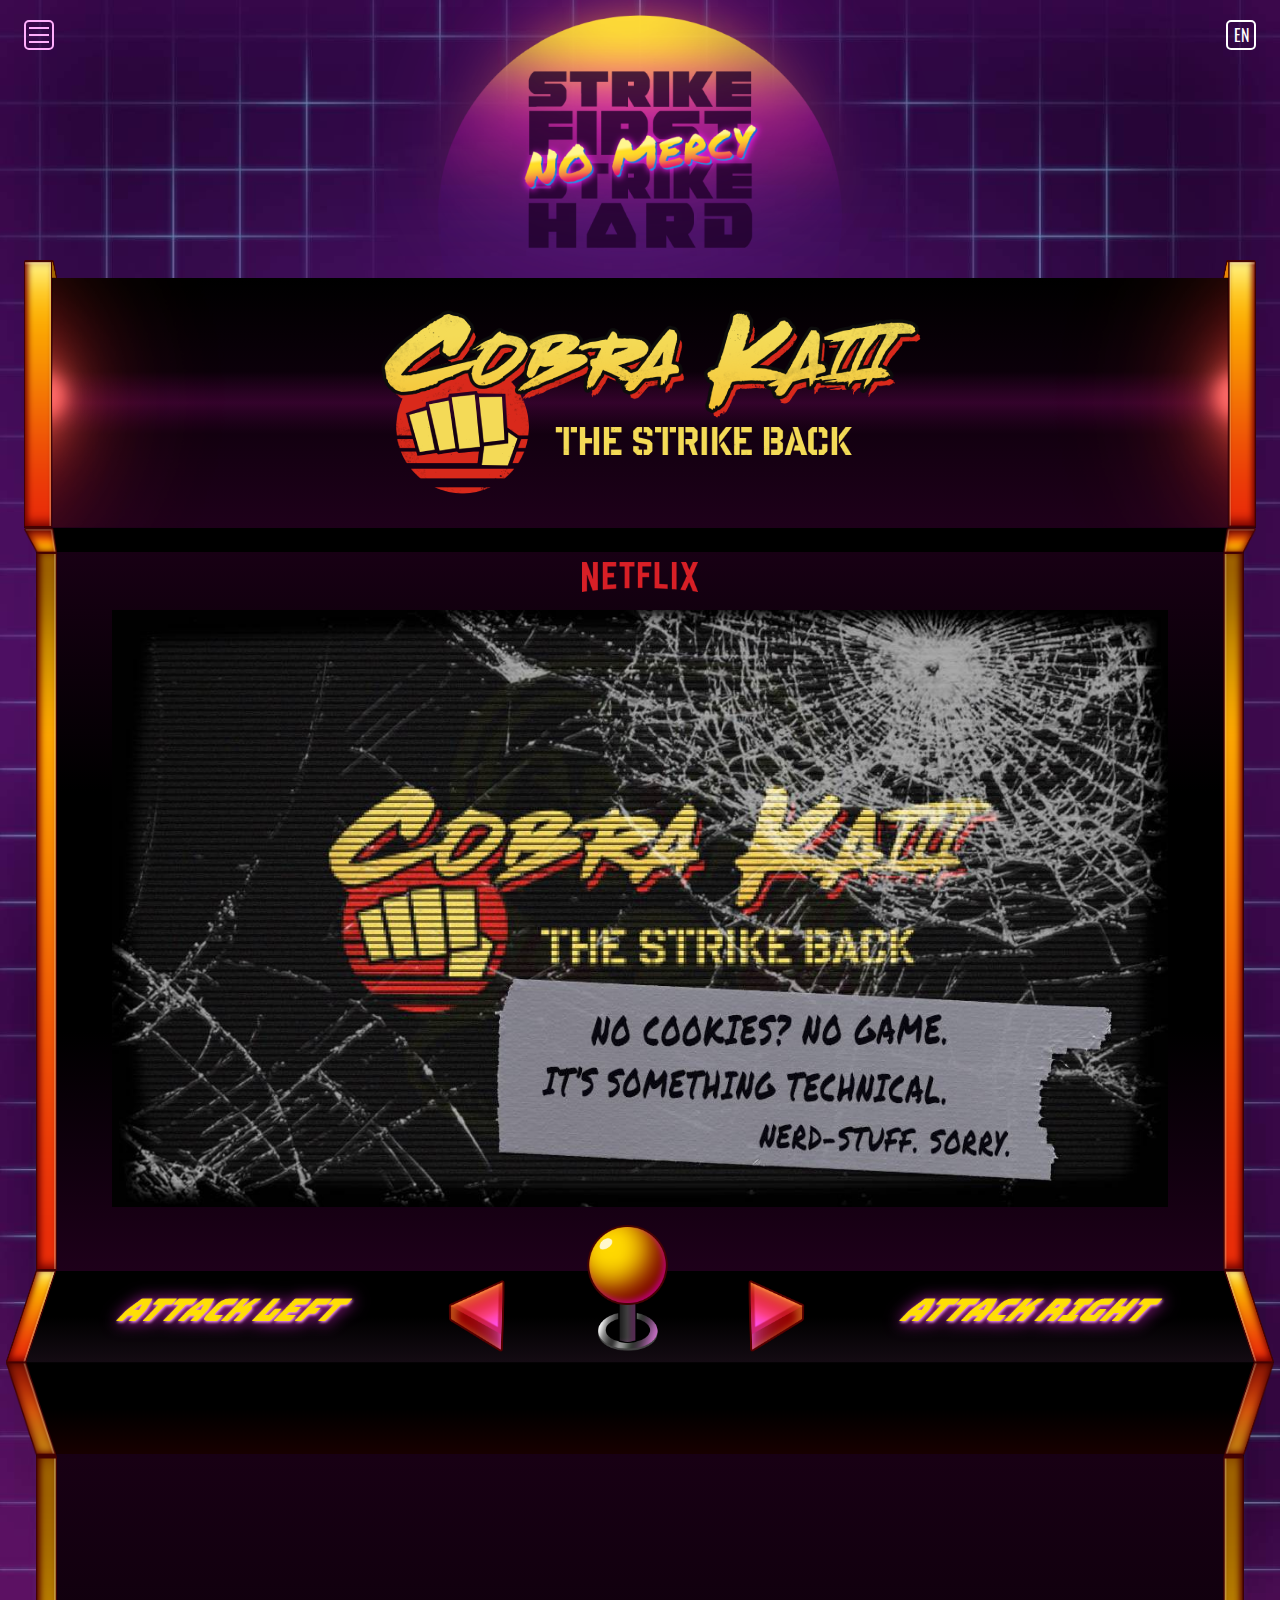
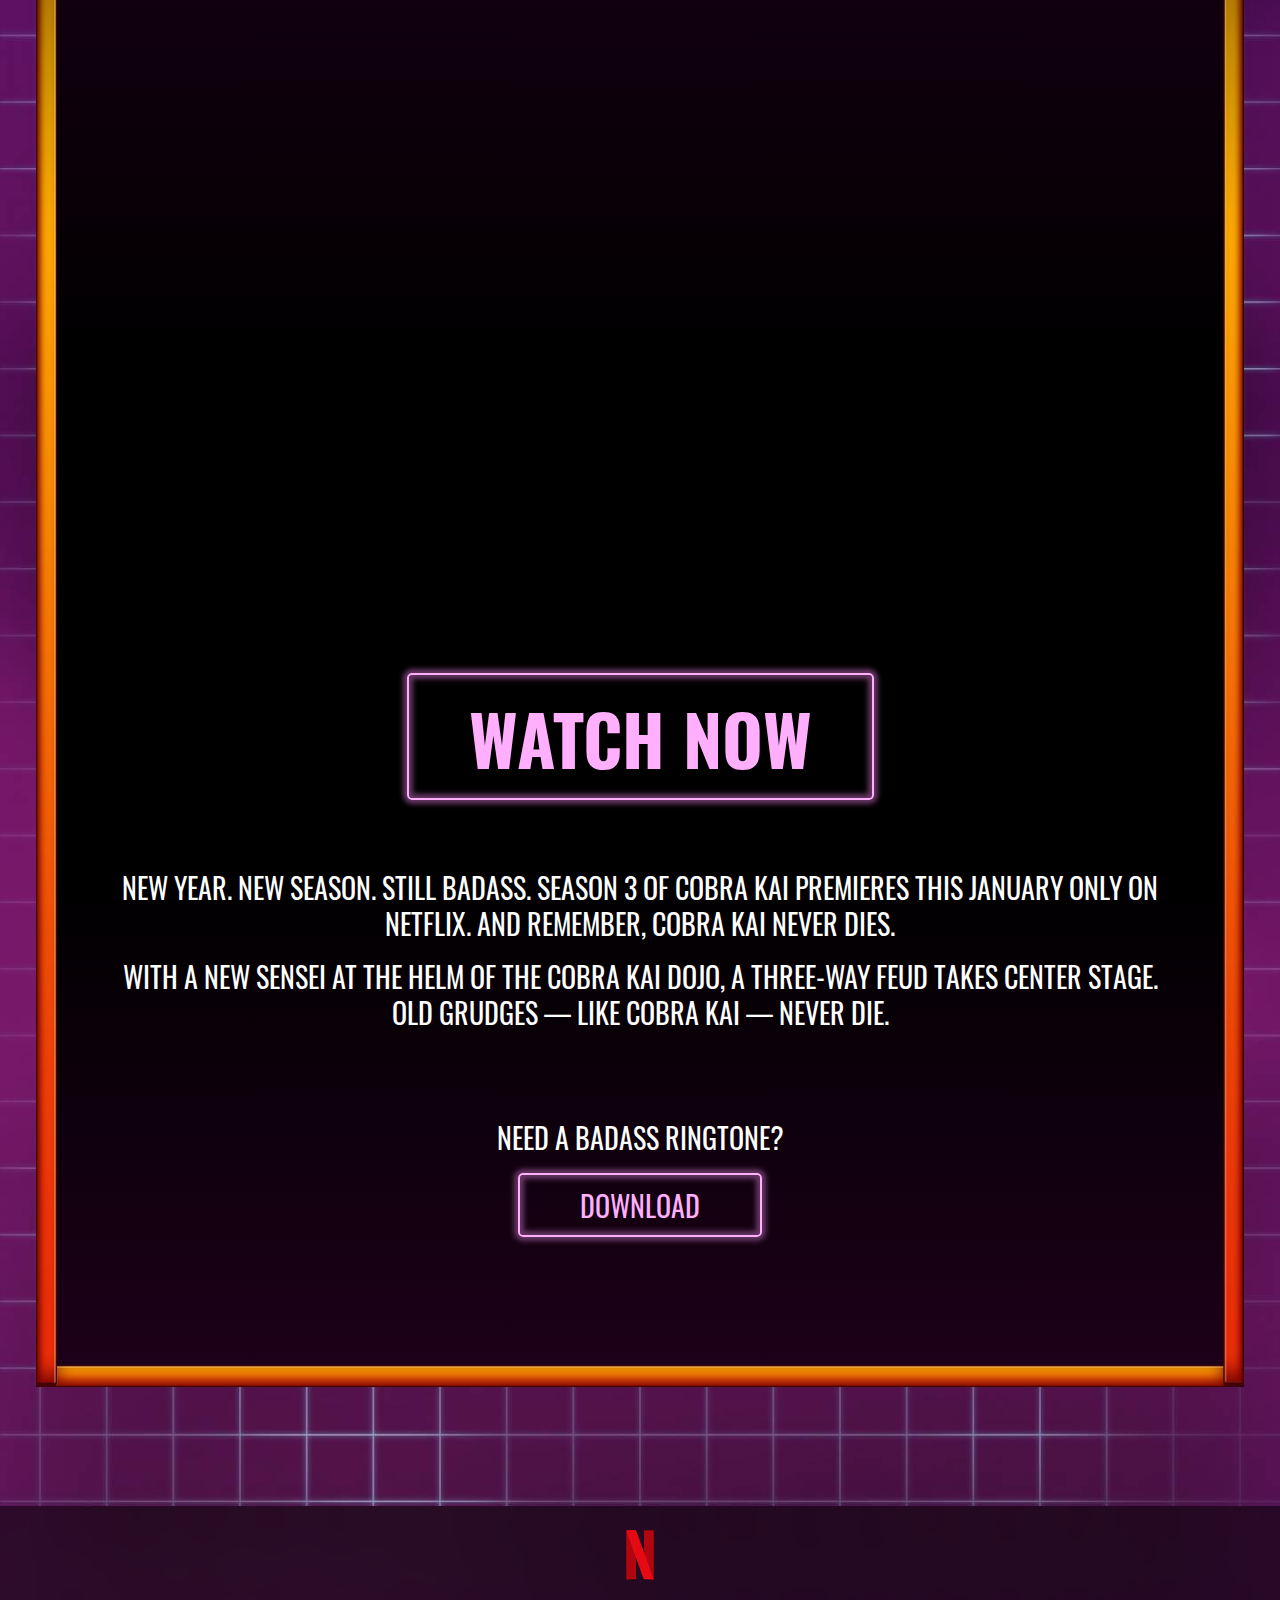
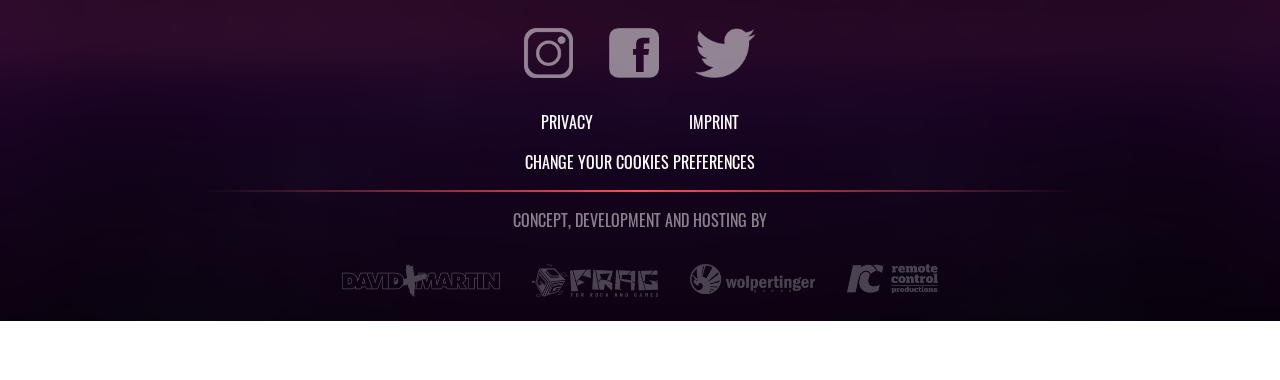
==== commit 3f988b7b: "fix: play-game anchor to webgl component" ====
--- a/index.html
+++ b/index.html
@@ -264,7 +264,7 @@
         <div class="background"></div>
       </div>
 
-      <main id="play-game" class="bordered webgl">
+      <main class="bordered webgl">
         <div class="cborder left"></div>
         <div class="cborder right"></div>
         <div
@@ -276,7 +276,7 @@
           </div>
           <!-- <div class="mx-2"><img src="./img/web-tree.png" alt="tree" /></div> -->
         </div>
-        <div class="mt-2 mx-2 mx-sm-3 mx-md-4 mx-lg-5 mb-4">
+        <div id="play-game" class="mt-2 mx-2 mx-sm-3 mx-md-4 mx-lg-5 mb-4">
           <img
             id="webgl-alt-img"
             src="./img/webgl.jpg"
